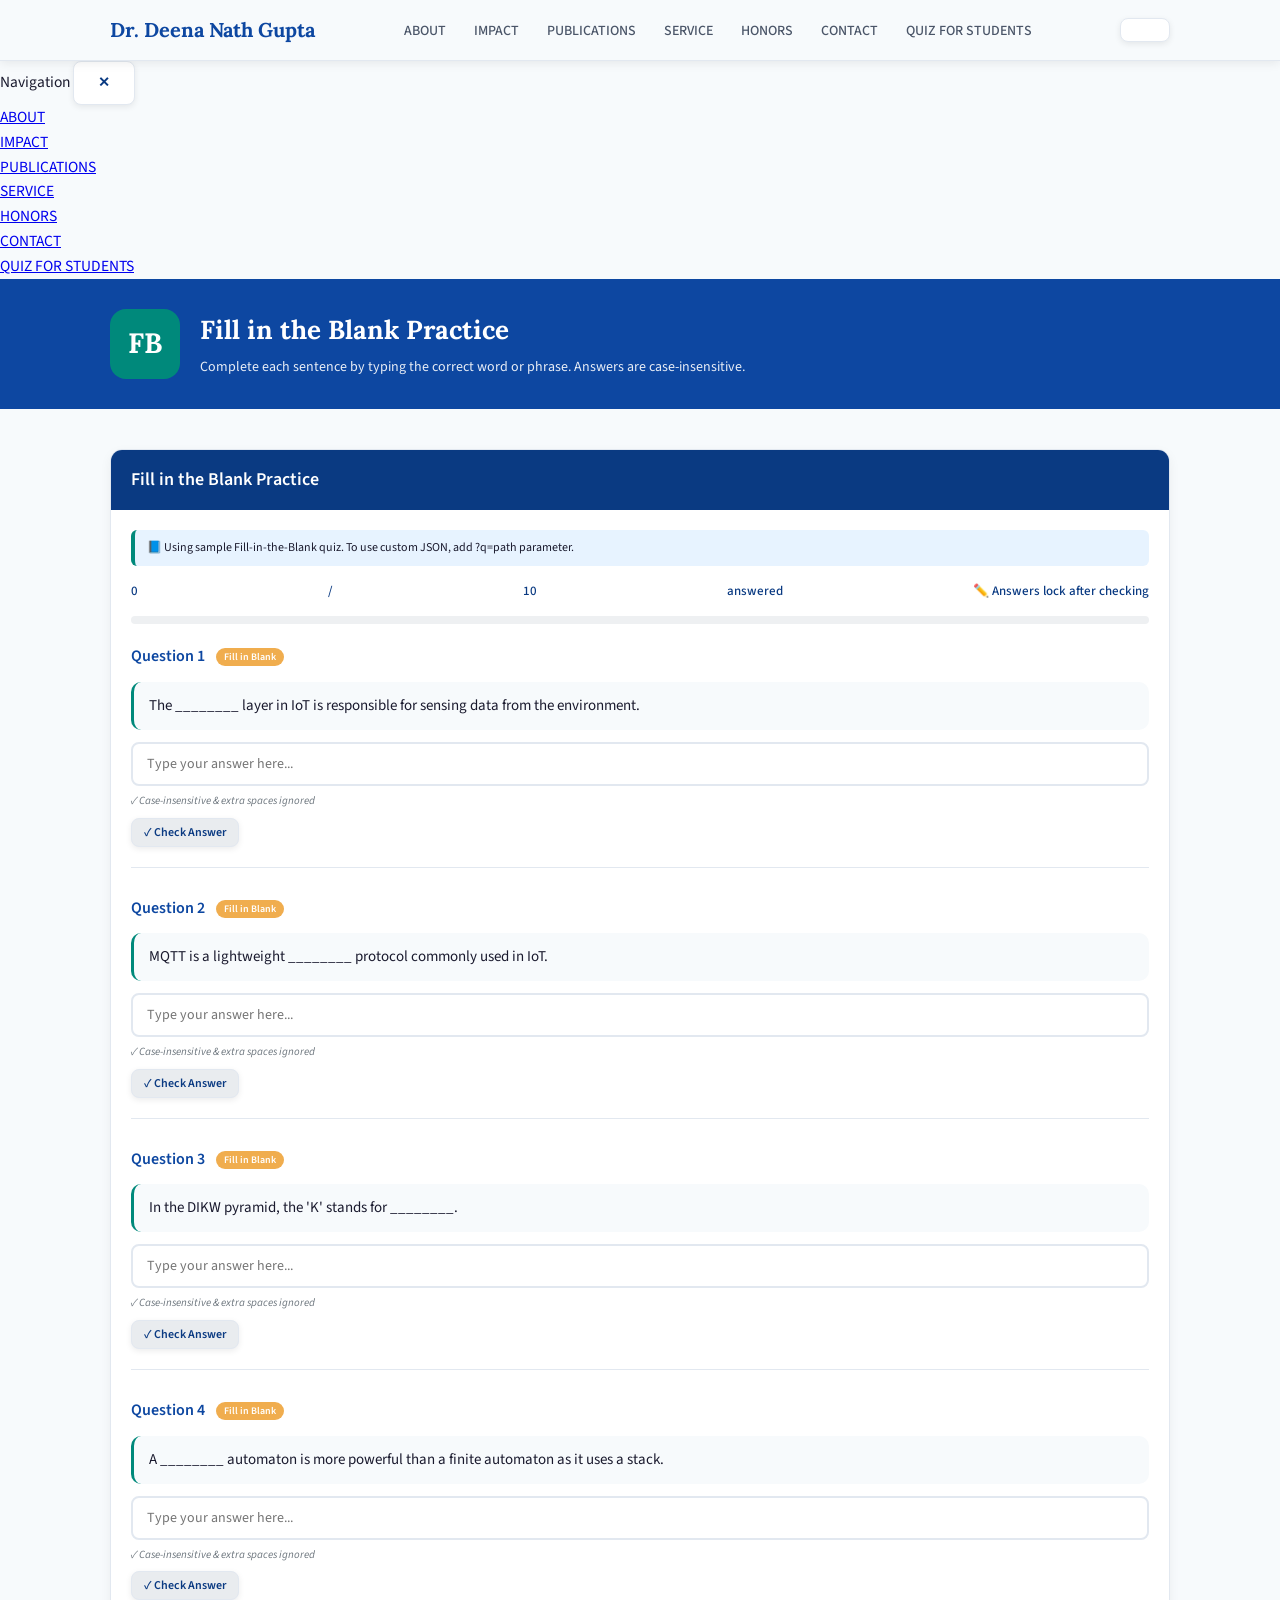
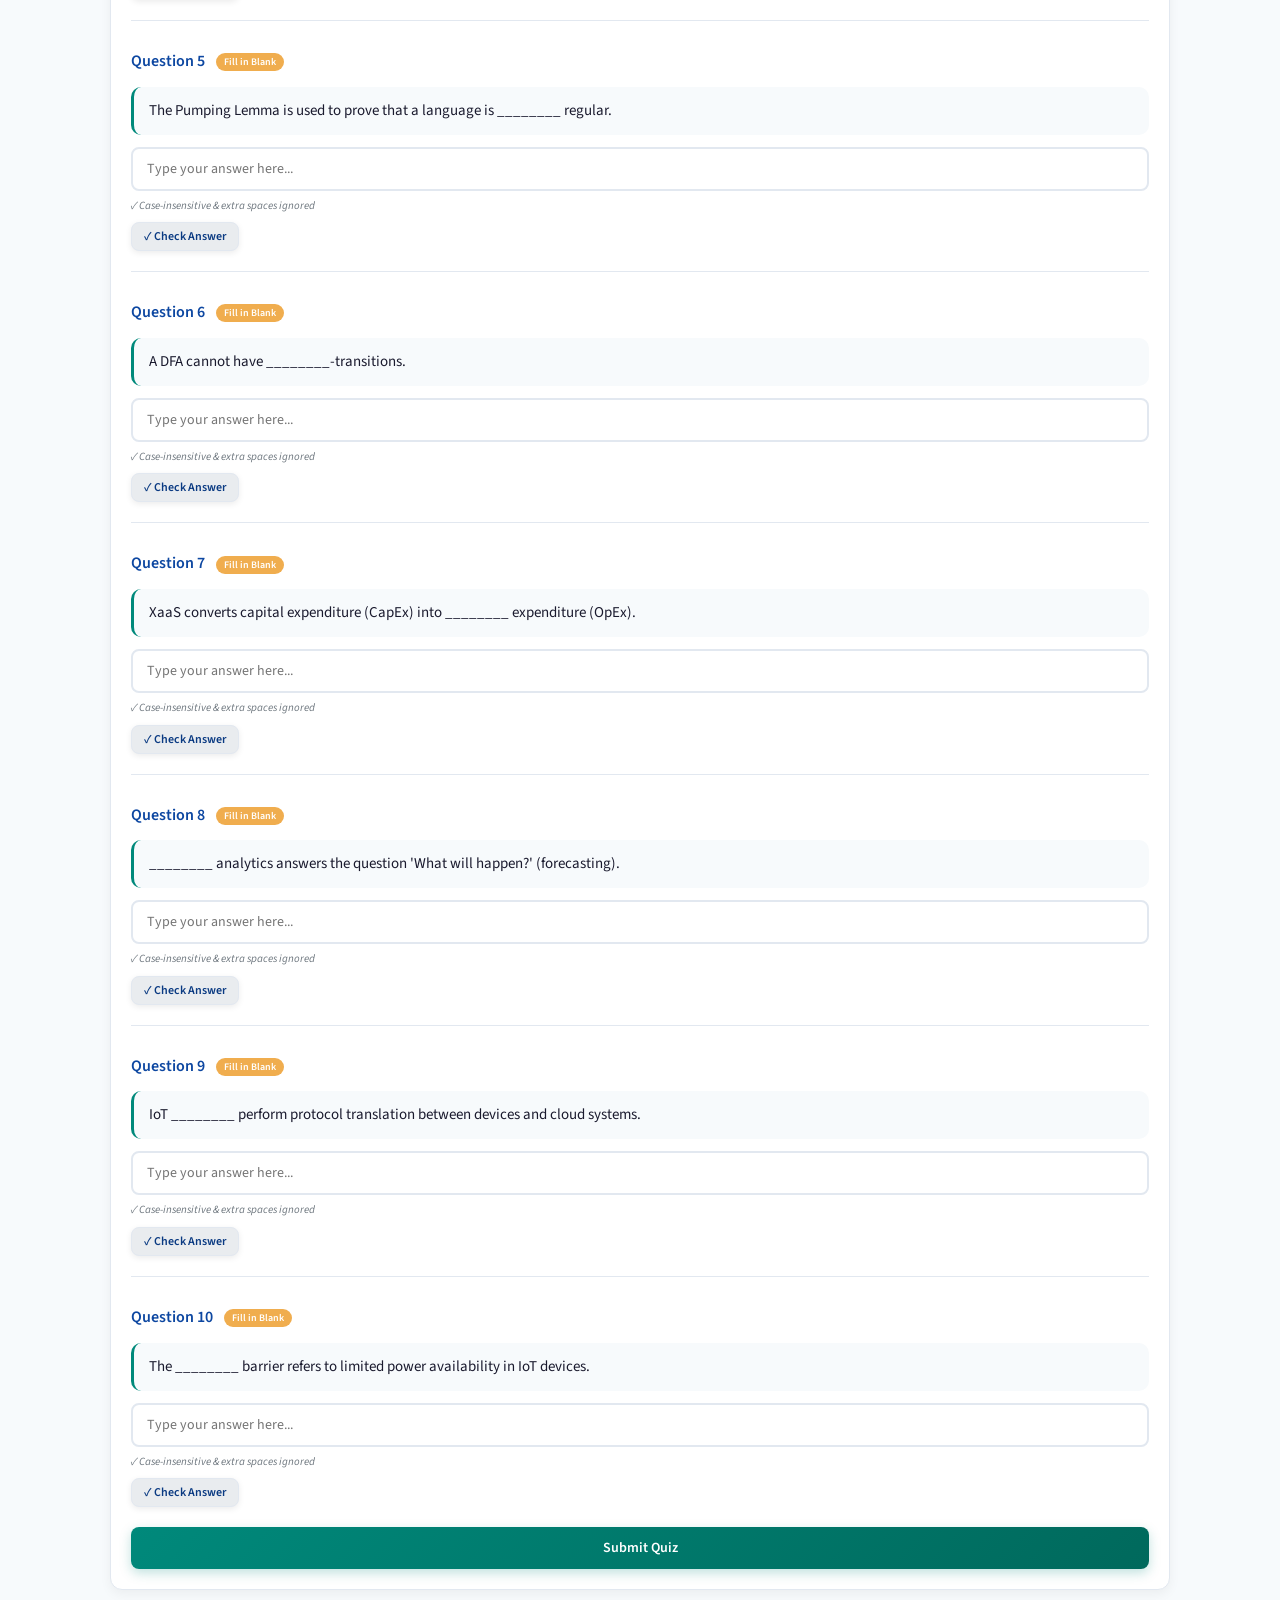
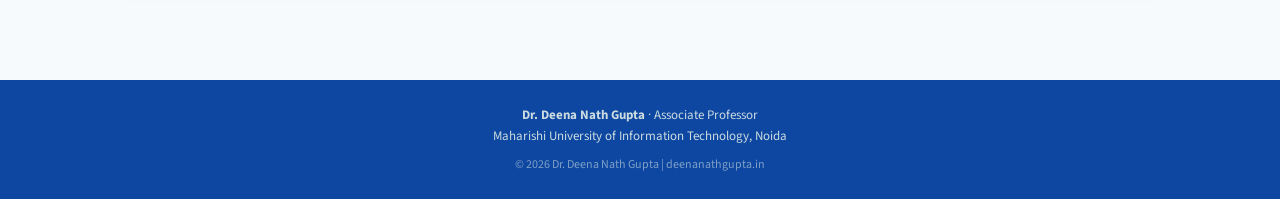
==== fbquiz.html @ 510fb122 "Committed" ====
<!DOCTYPE html>
<html lang="en">
<head>

<meta charset="UTF-8">
<meta name="viewport" content="width=device-width, initial-scale=1.0">
<meta name="description" content="Interactive Fill in the Blank quiz for practice and learning">
<meta name="keywords" content="fill in blank, quiz, practice quiz, interactive quiz, online quiz, educational quiz">
<meta name="author" content="Dr. Deena Nath Gupta">
<meta name="robots" content="index, follow">
<meta name="theme-color" content="#0b2b3b">
<link rel="canonical" href="https://www.deenanathgupta.in/fbquiz.html">
<link rel="icon" type="image/x-icon" href="https://www.deenanathgupta.in/favicon.ico">

<title>Fill in the Blank Quiz | Dr. Deena Nath Gupta</title>

<link href="https://fonts.googleapis.com/css2?family=Lora:wght@400;600;700&family=Source+Sans+3:wght@400;500;600&display=swap" rel="stylesheet">

<style>

:root{
--primary-dark:#0d47a1;
--primary-light:#1565c0;
--primary-mid:#0a3a82;
--primary-accent:#00897b;
--light-bg:#f7fafc;
--border-soft:#e2e8f0;
--navy:#0d47a1;
--ink:#1a1a2e;
--ink-muted:#4a5568;
--gold:#d4a852;
--success-green:#2e7d32;
--error-red:#dc3545;
--warning-orange:#f0ad4e;
}

*{
margin:0;
padding:0;
box-sizing:border-box;
}

body{
font-family:'Source Sans 3',sans-serif;
background:var(--light-bg);
color:var(--ink);
font-size:15.5px;
line-height:1.6;
}

.wrap{
max-width:1100px;
margin:auto;
padding:0 20px;
}

/* NAVBAR */
.nav{
background:rgba(247,250,252,0.96);
padding:14px 0;
position:sticky;
top:0;
z-index:100;
box-shadow:0 2px 10px rgba(0,0,0,0.08);
border-bottom:1px solid var(--border-soft);
backdrop-filter:blur(14px);
}

.nav-inner{
display:flex;
justify-content:space-between;
align-items:center;
max-width:1100px;
margin:auto;
padding:0 20px;
flex-wrap:wrap;
gap:12px;
}

.nav-brand{
color:var(--navy);
font-family:'Lora',serif;
font-size:20px;
font-weight:700;
text-decoration:none;
transition:opacity 0.2s;
}

.nav-brand:hover{
opacity:0.8;
}

.nav-links{
display:flex;
gap:28px;
list-style:none;
flex-wrap:wrap;
}

.nav-links a{
color:var(--ink-muted);
text-decoration:none;
font-weight:500;
font-size:14px;
transition:color 0.2s, border-bottom 0.2s;
border-bottom:2px solid transparent;
padding-bottom:2px;
}

.nav-links a:hover{
color:var(--navy);
border-bottom-color:var(--gold);
text-decoration:none;
}

/* HERO */
.hero{
background:var(--primary-dark);
color:white;
padding:30px 0;
}

.hero-grid{
display:flex;
align-items:center;
gap:20px;
flex-wrap:wrap;
}

.hero-monogram{
width:70px;
height:70px;
border-radius:16px;
background:var(--primary-accent);
display:flex;
align-items:center;
justify-content:center;
font-size:28px;
font-family:'Lora',serif;
font-weight:700;
}

.hero-name{
font-family:'Lora',serif;
font-size:26px;
font-weight:700;
margin-bottom:5px;
}

.hero-role{
opacity:.9;
font-size:14px;
}

/* QUIZ CARD */
.section{
padding:40px 0;
}

.quiz-card{
background:white;
border-radius:12px;
border:1px solid var(--border-soft);
overflow:hidden;
box-shadow:0 4px 12px rgba(0,0,0,0.05);
}

.quiz-header{
background:var(--primary-mid);
color:white;
padding:16px 20px;
font-weight:600;
font-size:18px;
}

.quiz-body{
padding:20px;
}

.question{
margin-bottom:28px;
padding-bottom:20px;
border-bottom:1px solid var(--border-soft);
}

.question:last-child{
border-bottom:none;
margin-bottom:0;
padding-bottom:0;
}

.question h3{
font-size:16px;
margin-bottom:12px;
font-weight:600;
color:var(--primary-dark);
}

.question-text{
background:#f7fafc;
padding:12px 15px;
border-radius:10px;
margin-bottom:12px;
font-size:15px;
border-left:3px solid var(--primary-accent);
}

.blank-input{
width:100%;
padding:10px 14px;
font-size:14px;
font-family:'Source Sans 3',monospace;
border:2px solid var(--border-soft);
border-radius:8px;
transition:all 0.2s;
background:white;
}

.blank-input:focus{
outline:none;
border-color:var(--primary-accent);
box-shadow:0 0 0 3px rgba(31,79,110,0.1);
}

.blank-input.disabled-input{
background:#f0f2f5;
color:#6c757d;
cursor:not-allowed;
border-color:#dee2e6;
}

/* FEEDBACK STYLES */
.feedback{
margin-top:12px;
padding:8px 12px;
border-radius:8px;
font-size:13px;
font-weight:500;
display:none;
}

.feedback.correct{
background:#dff9e6;
color:var(--success-green);
border-left:4px solid var(--success-green);
display:block;
}

.feedback.incorrect{
background:#ffe6e5;
color:var(--error-red);
border-left:4px solid var(--error-red);
display:block;
}

.feedback.show-feedback{
display:block;
}

/* BUTTONS */
.button-group{
display:flex;
gap:12px;
margin-top:20px;
flex-wrap:wrap;
}

button{
background:white;
border:1px solid var(--border-soft);
padding:11px 24px;
font-weight:600;
border-radius:8px;
cursor:pointer;
color:var(--primary-mid);
font-family:inherit;
font-size:14px;
transition:all 0.25s ease;
box-shadow:0 2px 6px rgba(0,0,0,0.08);
position:relative;
overflow:hidden;
}

button::before{
content:'';
position:absolute;
top:0;
left:-100%;
width:100%;
height:100%;
background:rgba(255,255,255,0.15);
transition:left 0.3s ease;
}

button:hover::before{
left:100%;
}

button:hover{
background:#eef4fa;
transform:translateY(-1px);
box-shadow:0 4px 12px rgba(13,71,161,0.15);
}

.submit-btn{
background:linear-gradient(135deg, var(--primary-accent) 0%, #00695c 100%);
color:white;
border:none;
flex:1;
box-shadow:0 4px 12px rgba(0,137,123,0.25);
}

.submit-btn:hover{
background:linear-gradient(135deg, #00695c 0%, #004d40 100%);
transform:translateY(-1px);
box-shadow:0 6px 16px rgba(0,137,123,0.35);
}

.reset-btn{
background:#f0f2f5;
border:1px solid var(--border-soft);
}

.check-btn{
background:#e9ecef;
border:1px solid var(--border-soft);
}

/* PROGRESS BAR */
.progress-bar{
background:#eef0f2;
border-radius:10px;
height:8px;
margin-bottom:20px;
overflow:hidden;
}

.progress-fill{
background:var(--primary-accent);
width:0%;
height:100%;
transition:width 0.3s ease;
}

.progress-stats{
display:flex;
justify-content:space-between;
margin-bottom:15px;
font-size:13px;
color:var(--primary-mid);
font-weight:500;
flex-wrap:wrap;
gap:8px;
}

.badge-fib{
background:var(--warning-orange);
color:white;
font-size:10px;
padding:2px 8px;
border-radius:20px;
margin-left:8px;
vertical-align:middle;
}

/* MODAL */
.modal-overlay{
position:fixed;
top:0;
left:0;
width:100%;
height:100%;
background:rgba(0,0,0,0.7);
backdrop-filter:blur(4px);
z-index:1000;
display:flex;
align-items:center;
justify-content:center;
visibility:hidden;
opacity:0;
transition:all 0.3s ease;
}

.modal-overlay.active{
visibility:visible;
opacity:1;
}

.modal-container{
background:white;
max-width:500px;
width:90%;
border-radius:16px;
overflow:hidden;
transform:scale(0.9);
transition:transform 0.2s ease;
}

.modal-overlay.active .modal-container{
transform:scale(1);
}

.modal-header{
background:var(--primary-dark);
color:white;
padding:18px 20px;
font-size:18px;
font-weight:700;
font-family:'Lora',serif;
}

.modal-body{
padding:25px;
text-align:center;
}

.modal-score{
font-size:48px;
font-weight:800;
color:var(--primary-accent);
margin:10px 0;
}

.modal-message{
margin:15px 0;
line-height:1.5;
}

.modal-footer{
padding:15px 20px 20px;
display:flex;
justify-content:center;
gap:12px;
}

.modal-btn{
background:var(--primary-accent);
color:white;
border:none;
padding:8px 24px;
}

.modal-btn:hover{
background:var(--primary-mid);
}

/* FOOTER */
.footer{
background:var(--primary-dark);
color:#cbdbe0;
text-align:center;
padding:25px 0;
margin-top:50px;
font-size:13px;
}

.footer a{
color:#cbdbe0;
text-decoration:none;
}

.footer a:hover{
color:white;
text-decoration:underline;
}

@media(max-width:700px){
.nav-links{
gap:14px;
font-size:13px;
}
.hero-grid{
flex-direction:column;
align-items:flex-start;
}
.button-group{
flex-direction:column;
}
.question-text{
font-size:14px;
}
}

/* Case-insensitive styling hint */
.case-insensitive-note{
font-size:11px;
color:#6c757d;
margin-top:6px;
font-style:italic;
}
</style>
<link rel="stylesheet" href="nav-mobile.css">

</head>

<body>

<!-- MODAL -->
<div id="resultModal" class="modal-overlay">
<div class="modal-container">
<div class="modal-header">📝 Fill in the Blank Result</div>
<div class="modal-body">
<div>Your Score</div>
<div class="modal-score" id="modalScore">0 / 0</div>
<div class="modal-message" id="modalMessage"></div>
</div>
<div class="modal-footer">
<button class="modal-btn" id="closeModalBtn">Close</button>
</div>
</div>
</div>

<!-- NAVBAR -->
<nav class="nav">
<div class="nav-inner">
<a href="https://www.deenanathgupta.in" class="nav-brand" target="_blank" rel="noopener noreferrer">
Dr. Deena Nath Gupta
</a>
<ul class="nav-links">
      <li><a href="index.html#about">ABOUT</a></li>
      <li><a href="index.html#impact">IMPACT</a></li>
      <li><a href="index.html#publications">PUBLICATIONS</a></li>
      <li><a href="index.html#service">SERVICE</a></li>
      <li><a href="index.html#honors">HONORS</a></li>
      <li><a href="index.html#contact">CONTACT</a></li>
      <li><a href="quizzes.html">QUIZ FOR STUDENTS</a></li>
</ul>
<button class="nav-hamburger" id="navHamburger" aria-label="Open navigation menu" aria-expanded="false" aria-controls="navSidebar">
  <span></span><span></span><span></span>
</button>
</div>
</nav>

<!-- Off-canvas sidebar -->
<div class="nav-sidebar" id="navSidebar" role="dialog" aria-modal="true" aria-label="Navigation" aria-hidden="true">
  <div class="nav-sidebar-header">
    <span class="nav-sidebar-title">Navigation</span>
    <button class="nav-sidebar-close" id="navSidebarClose" aria-label="Close navigation menu">&#10005;</button>
  </div>
  <nav>
    <ul>
      <li><a href="index.html#about">ABOUT</a></li>
      <li><a href="index.html#impact">IMPACT</a></li>
      <li><a href="index.html#publications">PUBLICATIONS</a></li>
      <li><a href="index.html#service">SERVICE</a></li>
      <li><a href="index.html#honors">HONORS</a></li>
      <li><a href="index.html#contact">CONTACT</a></li>
      <li><a href="quizzes.html">QUIZ FOR STUDENTS</a></li>
    </ul>
  </nav>
</div>
<div class="nav-overlay" id="navOverlay" aria-hidden="true"></div>
<header class="hero">
<div class="wrap">
<div class="hero-grid">
<div class="hero-monogram">FB</div>
<div>
<div class="hero-name">Fill in the Blank Quiz</div>
<div class="hero-role">Interactive Fill-in-the-Blank questions – Test your knowledge by typing answers</div>
</div>
</div>
</div>
</header>

<!-- QUIZ -->
<section class="section">
<div class="wrap">
<div class="quiz-card">
<div class="quiz-header" id="quizHeading">Fill in the Blank Quiz</div>
<div class="quiz-body">
<div class="progress-stats">
<span id="answeredCount">0</span> / <span id="totalQuestions">0</span> answered
<span id="lockedIndicator">✏️ Answers lock after checking</span>
</div>
<div class="progress-bar">
<div class="progress-fill" id="progressFill"></div>
</div>
<form id="quizForm"></form>
<div class="button-group">
<button type="button" id="submitQuiz" class="submit-btn">Submit Quiz</button>
</div>
</div>
</div>
</div>
</section>

<!-- FOOTER -->
<footer class="footer">
<div class="wrap">
<div>
<strong>Dr. Deena Nath Gupta</strong> · Associate Professor
</div>
<div>
Maharishi University of Information Technology, Noida
</div>
<div style="margin-top:8px;font-size:12px;opacity:.6;">
© 2026 Dr. Deena Nath Gupta | <a href="https://www.deenanathgupta.in" target="_blank" rel="noopener noreferrer">deenanathgupta.in</a>
</div>
</div>
</footer>

<script src="https://code.jquery.com/jquery-3.6.0.min.js"></script>
<script>
/* ------------------------------
   FILL IN THE BLANK QUIZ SYSTEM
   Supports case-insensitive matching, trim spaces
   --------------------------- */

$(document).ready(function() {
    function normalizeQuizPath(quizPath) {
        return quizPath
            .trim()
            .replace(/\\/g, '/')
            .replace(/^\/+/, '')
            .split('/')
            .map(part => part.replace(/-/g, '_'))
            .join('/');
    }

    // Demo quiz data for Fill in the Blank (IoT & ToC concepts)
    const demoQuizData = {
        title: "Fill in the Blank | IoT & Theory of Computation",
        heading: "Fill in the Blank Practice",
        description: "Complete each sentence by typing the correct word or phrase. Answers are case-insensitive.",
        questions: [
            { question: "The ________ layer in IoT is responsible for sensing data from the environment.", correctAnswer: "perception", hint: "Also called device layer" },
            { question: "MQTT is a lightweight ________ protocol commonly used in IoT.", correctAnswer: "messaging", hint: "Publish-subscribe model" },
            { question: "In the DIKW pyramid, the 'K' stands for ________.", correctAnswer: "knowledge", hint: "After information" },
            { question: "A ________ automaton is more powerful than a finite automaton as it uses a stack.", correctAnswer: "pushdown", hint: "PDA" },
            { question: "The Pumping Lemma is used to prove that a language is ________ regular.", correctAnswer: "not", hint: "It disproves regularity" },
            { question: "A DFA cannot have ________-transitions.", correctAnswer: "epsilon", hint: "Greek letter ε" },
            { question: "XaaS converts capital expenditure (CapEx) into ________ expenditure (OpEx).", correctAnswer: "operational", hint: "Opposite of capital" },
            { question: "________ analytics answers the question 'What will happen?' (forecasting).", correctAnswer: "predictive", hint: "Predicts future events" },
            { question: "IoT ________ perform protocol translation between devices and cloud systems.", correctAnswer: "gateways", hint: "Bridge between networks" },
            { question: "The ________ barrier refers to limited power availability in IoT devices.", correctAnswer: "battery", hint: "Energy limitation" }
        ]
    };

    let quizData = null;
    let userAnswers = [];
    let questionLocked = [];
    let questionStatus = []; // true=correct, false=incorrect, null=not checked
    let totalQuestions = 0;

    const quizForm = document.getElementById('quizForm');
    const submitBtn = document.getElementById('submitQuiz');
    const modalOverlay = document.getElementById('resultModal');
    const modalScoreSpan = document.getElementById('modalScore');
    const modalMessageDiv = document.getElementById('modalMessage');
    const closeModalBtn = document.getElementById('closeModalBtn');
    const answeredCountSpan = document.getElementById('answeredCount');
    const progressFill = document.getElementById('progressFill');
    const totalQuestionsSpan = document.getElementById('totalQuestions');

    // Try to load external JSON first, fallback to demo
    function loadQuizData() {
        const urlParams = new URLSearchParams(window.location.search);
        let quizPath = urlParams.get('q');
        
        if (quizPath && quizPath.trim() !== '') {
            const baseUrl = 'https://raw.githubusercontent.com/uc-dgt/ProfileDrDNG/refs/heads/main/quiz';
            const jsonUrl = `${baseUrl}/${normalizeQuizPath(quizPath)}.json`;
            
            $.getJSON(jsonUrl, function(data) {
                if (data && data.questions && data.questions.length > 0) {
                    // Validate that questions have correctAnswer field
                    let valid = true;
                    for (let q of data.questions) {
                        if (!q.correctAnswer && !q.answer) {
                            valid = false;
                            break;
                        }
                        // Normalize: ensure correctAnswer field exists
                        if (!q.correctAnswer && q.answer) q.correctAnswer = q.answer;
                    }
                    if (valid) {
                        quizData = data;
                        updateMetadataFromJson(quizData);
                        initQuiz();
                        return;
                    }
                }
                useDemoData();
            }).fail(function() {
                useDemoData();
            });
        } else {
            useDemoData();
        }
    }

    function useDemoData() {
        quizData = demoQuizData;
        updateMetadataFromJson(quizData);
        initQuiz();
        // Show demo note
        const note = document.createElement('div');
        note.style.cssText = 'background:#e7f3ff;border-left:4px solid var(--primary-accent);padding:8px 12px;margin-bottom:15px;border-radius:6px;font-size:12px;';
        note.innerHTML = '📘 Using sample Fill-in-the-Blank quiz. To use custom JSON, add ?q=path parameter.';
        const quizBody = document.querySelector('.quiz-body');
        if (quizBody && !quizBody.querySelector('.demo-note-fib')) {
            note.classList.add('demo-note-fib');
            quizBody.insertBefore(note, quizBody.firstChild);
        }
    }

    function updateMetadataFromJson(data) {
        if (data.title) document.title = data.title + ' | Dr. Deena Nath Gupta';
        if (data.heading) {
            document.getElementById('quizHeading').textContent = data.heading;
            document.querySelector('.hero-name').textContent = data.heading;
        }
        if (data.description) {
            document.querySelector('.hero-role').innerHTML = data.description;
            const metaDesc = document.querySelector('meta[name="description"]');
            if (metaDesc) metaDesc.setAttribute('content', data.description);
        }
    }

    function escapeHtml(str) {
        if (!str) return '';
        return str.replace(/[&<>]/g, function(m) {
            if (m === '&') return '&amp;';
            if (m === '<') return '&lt;';
            if (m === '>') return '&gt;';
            return m;
        });
    }

    function normalizeAnswer(str) {
        if (!str) return '';
        return str.trim().toLowerCase().replace(/[^\w\s]/g, ''); // basic punctuation removal
    }

    function checkAnswer(userAns, correctAns) {
        const normalizedUser = normalizeAnswer(userAns);
        const normalizedCorrect = normalizeAnswer(correctAns);
        return normalizedUser === normalizedCorrect;
    }

    function updateProgress() {
        const answered = userAnswers.filter((ans, idx) => ans !== null && ans.trim() !== '' && questionLocked[idx]).length;
        answeredCountSpan.textContent = answered;
        const percent = (answered / totalQuestions) * 100;
        progressFill.style.width = percent + '%';
    }

    // Update only the feedback section for a specific question
    function updateQuestionFeedback(idx) {
        const questionDiv = document.querySelector(`.question[data-qidx="${idx}"]`);
        if (!questionDiv) return;
        
        const q = quizData.questions[idx];
        const userVal = userAnswers[idx] !== null ? userAnswers[idx] : '';
        const locked = questionLocked[idx];
        const isCorrect = questionStatus[idx];
        
        let feedbackHtml = '';
        if (locked && isCorrect !== null) {
            if (isCorrect === true) {
                feedbackHtml = `<div class="feedback correct">✅ Correct! "${escapeHtml(q.correctAnswer)}" is right. ${q.hint ? `<br><small>📘 Hint: ${escapeHtml(q.hint)}</small>` : ''}</div>`;
            } else {
                feedbackHtml = `<div class="feedback incorrect">❌ Incorrect. Your answer: "${escapeHtml(userVal)}". Correct answer: "${escapeHtml(q.correctAnswer)}". ${q.hint ? `<br><small>📘 Hint: ${escapeHtml(q.hint)}</small>` : ''}</div>`;
            }
        } else if (!locked && userVal && userVal.trim() !== '') {
            feedbackHtml = `<div class="feedback show-feedback" style="background:#fff3cd;color:#856404;border-left-color:var(--warning-orange);">✏️ Click "Check Answer" to verify your answer.</div>`;
        } else {
            feedbackHtml = '';
        }
        
        // Update or create feedback element
        let feedbackDiv = questionDiv.querySelector('.feedback');
        if (feedbackDiv) {
            if (feedbackHtml) {
                feedbackDiv.outerHTML = feedbackHtml;
            } else if (feedbackHtml === '') {
                feedbackDiv.remove();
            }
        } else if (feedbackHtml) {
            const caseNote = questionDiv.querySelector('.case-insensitive-note');
            if (caseNote) {
                caseNote.insertAdjacentHTML('afterend', feedbackHtml);
            } else {
                questionDiv.insertAdjacentHTML('beforeend', feedbackHtml);
            }
        }
        
        // Update input field value if needed
        const inputField = document.getElementById(`input_${idx}`);
        if (inputField && inputField.value !== userVal) {
            inputField.value = userVal;
        }
        
        // Update check button visibility
        const checkBtn = questionDiv.querySelector('.check-single-btn');
        if (checkBtn && locked) {
            checkBtn.remove();
        } else if (!checkBtn && !locked) {
            const checkButtonHtml = `<button type="button" class="check-single-btn" data-idx="${idx}" style="margin-top:8px;background:#e9ecef;font-size:12px;padding:5px 12px;">✓ Check Answer</button>`;
            const caseNote = questionDiv.querySelector('.case-insensitive-note');
            if (caseNote) {
                caseNote.insertAdjacentHTML('afterend', checkButtonHtml);
            } else {
                questionDiv.insertAdjacentHTML('beforeend', checkButtonHtml);
            }
            // Attach event listener to the new button
            const newCheckBtn = questionDiv.querySelector('.check-single-btn');
            if (newCheckBtn) {
                newCheckBtn.addEventListener('click', (e) => {
                    e.preventDefault();
                    checkSingleQuestion(idx);
                });
            }
        }
    }

    function renderQuiz() {
        let html = '';
        for (let i = 0; i < totalQuestions; i++) {
            const q = quizData.questions[i];
            const questionText = q.question;
            const userVal = userAnswers[i] !== null ? userAnswers[i] : '';
            const locked = questionLocked[i];
            
            const inputDisabled = locked ? 'disabled' : '';
            const inputClass = locked ? 'blank-input disabled-input' : 'blank-input';
            
            html += `
                <div class="question" data-qidx="${i}">
                    <h3>Question ${i+1} <span class="badge-fib">Fill in Blank</span></h3>
                    <div class="question-text">${escapeHtml(questionText)}</div>
                    <input type="text" id="input_${i}" class="${inputClass}" value="${escapeHtml(userVal)}" placeholder="Type your answer here..." ${inputDisabled}>
                    <div class="case-insensitive-note">✓ Case-insensitive & extra spaces ignored</div>
                </div>
            `;
        }
        
        quizForm.innerHTML = html;
        
        // Attach event listeners and add feedback/buttons
        for (let i = 0; i < totalQuestions; i++) {
            const inputField = document.getElementById(`input_${i}`);
            if (inputField) {
                // Store index on input field
                inputField.dataset.idx = i;
                
                // Input event - update userAnswers without re-rendering
                inputField.addEventListener('input', function(e) {
                    const idx = parseInt(e.target.dataset.idx);
                    if (!questionLocked[idx]) {
                        userAnswers[idx] = e.target.value;
                        updateQuestionFeedback(idx);
                        updateProgress();
                    }
                });
                
                // Keypress for Enter key
                inputField.addEventListener('keypress', function(e) {
                    if (e.key === 'Enter') {
                        const idx = parseInt(e.target.dataset.idx);
                        if (!questionLocked[idx]) {
                            e.preventDefault();
                            checkSingleQuestion(idx);
                        }
                    }
                });
            }
            
            // Add check button for unlocked questions
            if (!questionLocked[i]) {
                const checkButtonHtml = `<button type="button" class="check-single-btn" data-idx="${i}" style="margin-top:8px;background:#e9ecef;font-size:12px;padding:5px 12px;">✓ Check Answer</button>`;
                const questionDiv = document.querySelector(`.question[data-qidx="${i}"]`);
                if (questionDiv) {
                    const caseNote = questionDiv.querySelector('.case-insensitive-note');
                    if (caseNote) {
                        caseNote.insertAdjacentHTML('afterend', checkButtonHtml);
                    } else {
                        questionDiv.insertAdjacentHTML('beforeend', checkButtonHtml);
                    }
                    
                    const checkBtn = questionDiv.querySelector('.check-single-btn');
                    if (checkBtn) {
                        checkBtn.addEventListener('click', (e) => {
                            e.preventDefault();
                            const idx = parseInt(e.target.dataset.idx);
                            checkSingleQuestion(idx);
                        });
                    }
                }
            }
            
            // Add initial feedback
            updateQuestionFeedback(i);
        }
        
        updateProgress();
    }
    
    function checkSingleQuestion(idx) {
        if (questionLocked[idx]) return;
        const userAns = userAnswers[idx];
        if (!userAns || userAns.trim() === '') {
            alert('Please type an answer before checking.');
            return;
        }
        const correctAns = quizData.questions[idx].correctAnswer;
        const isAnsCorrect = checkAnswer(userAns, correctAns);
        questionStatus[idx] = isAnsCorrect;
        questionLocked[idx] = true;
        
        // Disable input field
        const inputField = document.getElementById(`input_${idx}`);
        if (inputField) {
            inputField.disabled = true;
            inputField.classList.add('disabled-input');
        }
        
        // Remove check button
        const checkBtn = document.querySelector(`.check-single-btn[data-idx="${idx}"]`);
        if (checkBtn) checkBtn.remove();
        
        // Update feedback
        updateQuestionFeedback(idx);
        updateProgress();
    }
    
    function checkAllUnlockedAndSubmit() {
        let anyUnchecked = false;
        for (let i = 0; i < totalQuestions; i++) {
            if (!questionLocked[i]) {
                const userAns = userAnswers[i];
                if (userAns && userAns.trim() !== '') {
                    // Auto-check this question
                    const correctAns = quizData.questions[i].correctAnswer;
                    const isCorrect = checkAnswer(userAns, correctAns);
                    questionStatus[i] = isCorrect;
                    questionLocked[i] = true;
                    
                    // Disable input field
                    const inputField = document.getElementById(`input_${i}`);
                    if (inputField) {
                        inputField.disabled = true;
                        inputField.classList.add('disabled-input');
                    }
                    
                    // Remove check button
                    const checkBtn = document.querySelector(`.check-single-btn[data-idx="${i}"]`);
                    if (checkBtn) checkBtn.remove();
                    
                    // Update feedback
                    updateQuestionFeedback(i);
                } else {
                    anyUnchecked = true;
                }
            }
        }
        
        updateProgress();
        
        if (anyUnchecked) {
            alert('Some questions are unanswered. Please answer all questions before submitting.');
            return;
        }
        
        submitQuiz();
    }
    
    function submitQuiz() {
        let correctCount = 0;
        let answeredCount = 0;
        
        for (let i = 0; i < totalQuestions; i++) {
            if (questionLocked[i]) {
                answeredCount++;
                if (questionStatus[i] === true) correctCount++;
            }
        }
        
        const total = totalQuestions;
        const percent = Math.round((correctCount / total) * 100);
        
        let message = '';
        if (correctCount === total) {
            message = '🏆 Perfect! Master of Fill in the Blanks! 🏆<br>All answers are correct!';
        } else if (correctCount >= Math.round(total * 0.8)) {
            message = `🎉 Excellent! ${correctCount}/${total} (${percent}%)<br>Strong vocabulary and understanding!`;
        } else if (correctCount >= Math.round(total * 0.6)) {
            message = `📘 Good effort! ${correctCount}/${total} (${percent}%)<br>Review the hints to improve.`;
        } else if (correctCount >= Math.round(total * 0.4)) {
            message = `📚 Score: ${correctCount}/${total} (${percent}%)<br>Keep practicing fill-in-the-blank exercises.`;
        } else {
            message = `📖 Score: ${correctCount}/${total} (${percent}%)<br>Consider revisiting the study materials.`;
        }
        
        const unanswered = total - answeredCount;
        if (unanswered > 0) {
            message += `<br><br>⚠️ ${unanswered} question(s) still unanswered. Please fill all blanks and check them.`;
        } else {
            message += `<br><br>✅ All questions answered and checked! Great job!`;
        }
        
        modalScoreSpan.textContent = `${correctCount} / ${total}`;
        modalMessageDiv.innerHTML = message;
        modalOverlay.classList.add('active');
    }
    
    function closeModal() {
        modalOverlay.classList.remove('active');
    }
    
    function initQuiz() {
        if (!quizData || !quizData.questions) return;
        totalQuestions = quizData.questions.length;
        totalQuestionsSpan.textContent = totalQuestions;
        
        // Initialize arrays
        userAnswers = new Array(totalQuestions).fill(null);
        questionLocked = new Array(totalQuestions).fill(false);
        questionStatus = new Array(totalQuestions).fill(null);
        
        // Ensure each question has correctAnswer field
        for (let i = 0; i < totalQuestions; i++) {
            if (!quizData.questions[i].correctAnswer && quizData.questions[i].answer) {
                quizData.questions[i].correctAnswer = quizData.questions[i].answer;
            }
        }
        
        renderQuiz();
        
        // Replace submit button to avoid duplicate event listeners
        const newSubmitBtn = document.getElementById('submitQuiz');
        const oldClone = newSubmitBtn.cloneNode(true);
        newSubmitBtn.parentNode.replaceChild(oldClone, newSubmitBtn);
        const freshSubmitBtn = document.getElementById('submitQuiz');
        freshSubmitBtn.addEventListener('click', checkAllUnlockedAndSubmit);
    }
    
    // Event listeners for modal
    closeModalBtn.addEventListener('click', closeModal);
    modalOverlay.addEventListener('click', (e) => {
        if (e.target === modalOverlay) closeModal();
    });
    
    // Start loading
    loadQuizData();
});
</script>
<script src="nav-mobile.js"></script>

</body>
</html>
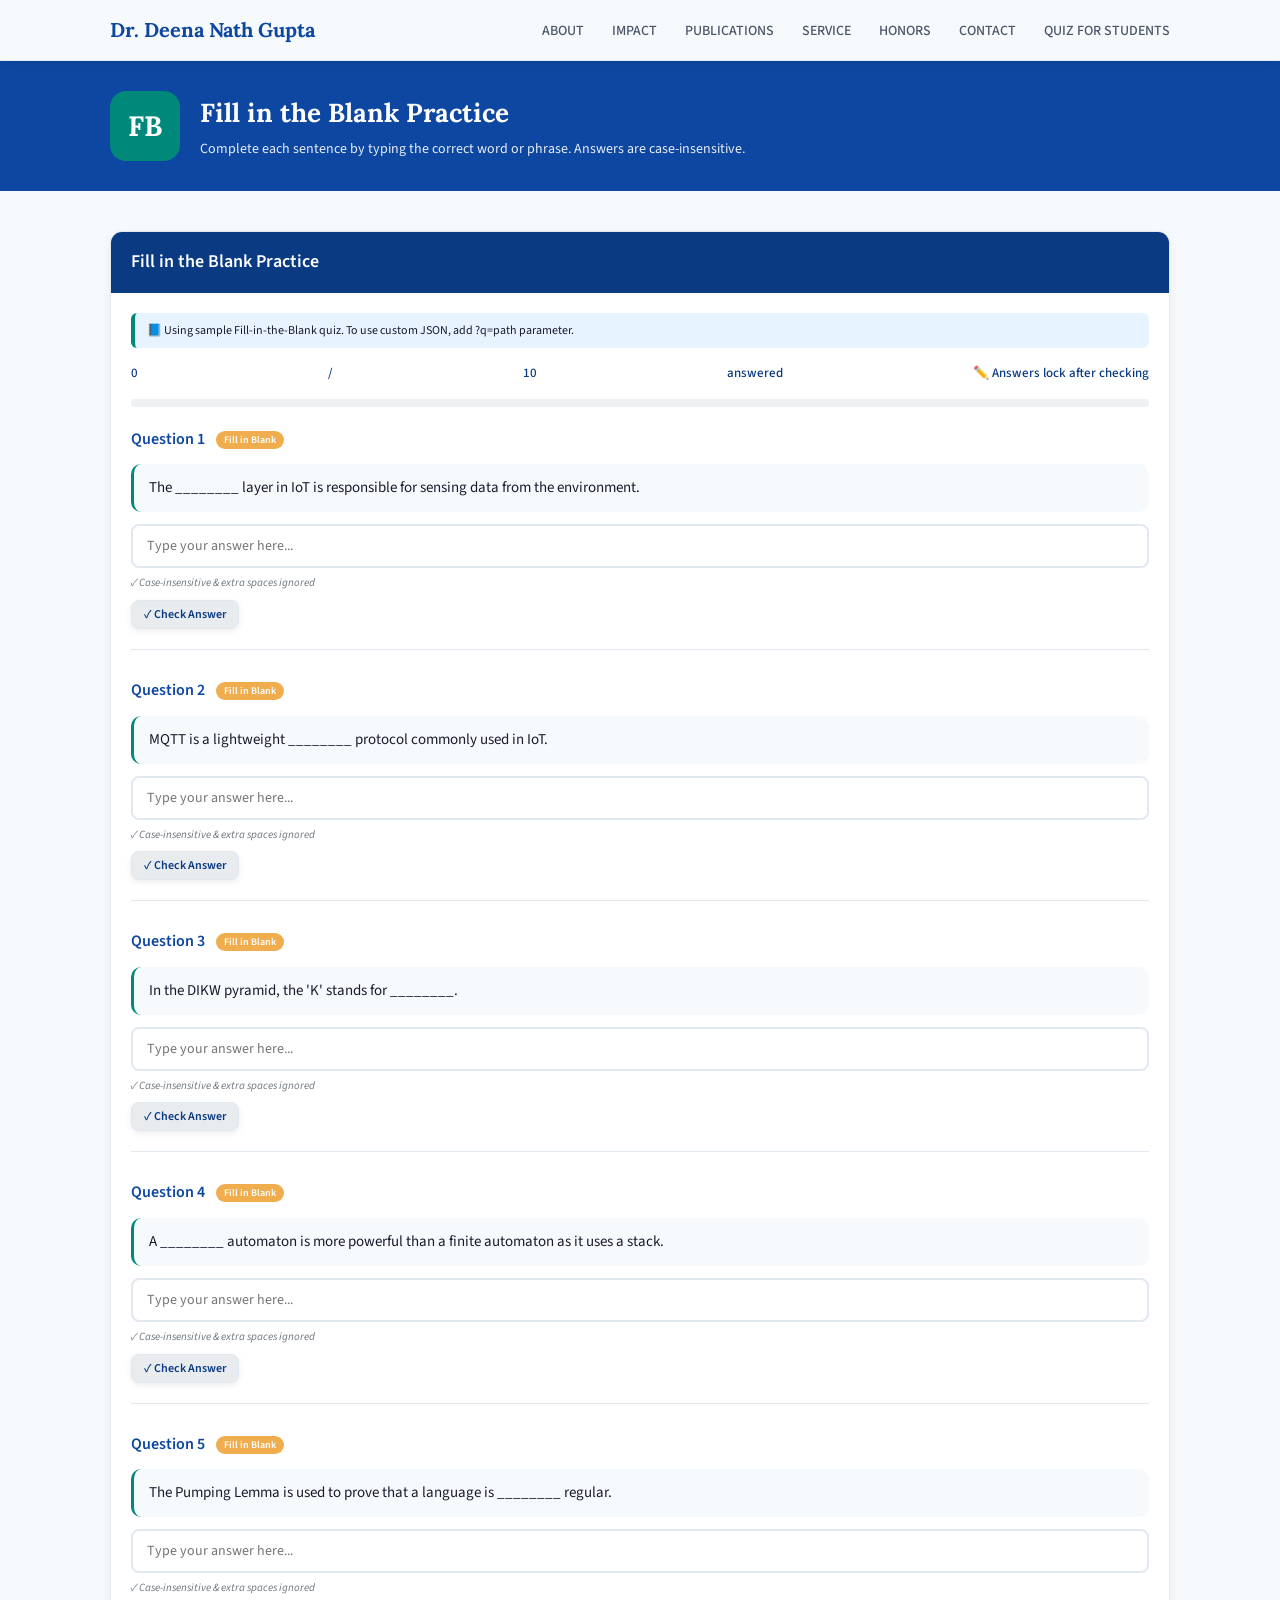
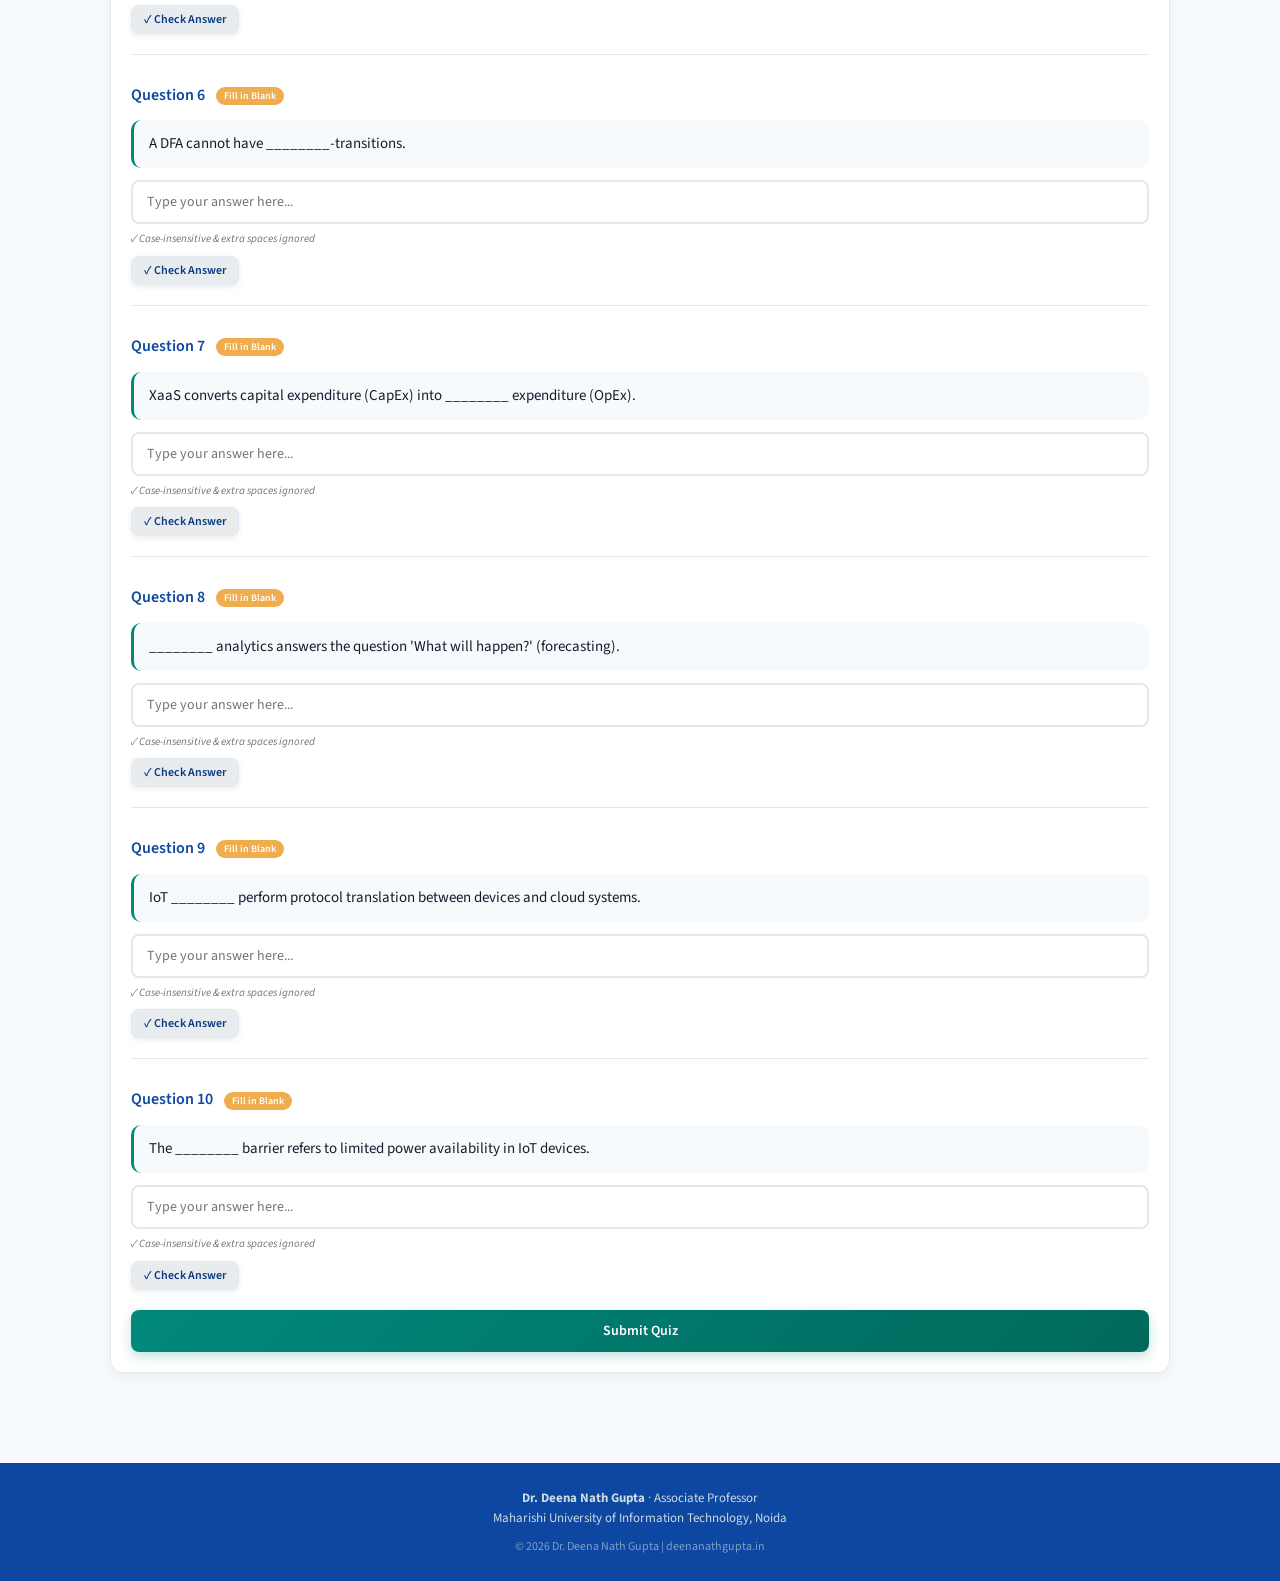
==== commit eb78e52b: "SITEMAP" ====
--- a/fbquiz.html
+++ b/fbquiz.html
@@ -4,8 +4,8 @@
 
 <meta charset="UTF-8">
 <meta name="viewport" content="width=device-width, initial-scale=1.0">
-<meta name="description" content="Interactive Fill in the Blank quiz for practice and learning">
-<meta name="keywords" content="fill in blank, quiz, practice quiz, interactive quiz, online quiz, educational quiz">
+<meta name="description" content="Interactive Fill in the Blanks quiz page for Theory of Computation and IoT with answer checking, instant score, and concept-focused practice.">
+<meta name="keywords" content="fill in the blanks quiz, blank quiz questions, theory of computation fill in blanks, iot fill in blanks, computer science practice quiz">
 <meta name="author" content="Dr. Deena Nath Gupta">
 <meta name="robots" content="index, follow">
 <meta name="theme-color" content="#0b2b3b">
--- a/nav-mobile.css
+++ b/nav-mobile.css
@@ -0,0 +1,154 @@
+/* ── Shared Mobile Nav: Hamburger + Off-Canvas Side Drawer ── */
+
+/* Force nav-links visible above 768px (overrides any page-level hide at 900px) */
+@media (min-width: 769px) {
+  .nav-links { display: flex !important; }
+}
+
+/* ─── Hamburger Button ───────────────────────────────────── */
+.nav-hamburger {
+  display: none;
+  flex-direction: column;
+  justify-content: space-between;
+  width: 30px;
+  height: 21px;
+  background: none;
+  border: none;
+  cursor: pointer;
+  padding: 0;
+  flex-shrink: 0;
+  color: inherit;
+  margin-left: auto;
+}
+.nav-hamburger:focus-visible {
+  outline: 2px solid currentColor;
+  outline-offset: 4px;
+  border-radius: 3px;
+}
+.nav-hamburger span {
+  display: block;
+  height: 3px;
+  border-radius: 2px;
+  background: currentColor;
+  transition: transform 0.25s ease, opacity 0.2s ease;
+  transform-origin: center;
+}
+.nav-hamburger[aria-expanded="true"] span:nth-child(1) {
+  transform: translateY(9px) rotate(45deg);
+}
+.nav-hamburger[aria-expanded="true"] span:nth-child(2) {
+  opacity: 0;
+}
+.nav-hamburger[aria-expanded="true"] span:nth-child(3) {
+  transform: translateY(-9px) rotate(-45deg);
+}
+
+/* ─── Backdrop Overlay ───────────────────────────────────── */
+.nav-overlay {
+  display: none;
+  position: fixed;
+  inset: 0;
+  background: rgba(0, 0, 0, 0.48);
+  z-index: 299;
+  cursor: pointer;
+}
+.nav-overlay.open {
+  display: block;
+}
+
+/* ─── Side Drawer ────────────────────────────────────────── */
+.nav-sidebar {
+  position: fixed;
+  top: 0;
+  right: 0;
+  width: 280px;
+  max-width: 85vw;
+  height: 100%;
+  height: 100dvh;
+  background: #0d47a1;
+  z-index: 300;
+  transform: translateX(100%);
+  transition: transform 0.3s cubic-bezier(0.4, 0, 0.2, 1);
+  display: flex;
+  flex-direction: column;
+  overflow-y: auto;
+  -webkit-overflow-scrolling: touch;
+}
+.nav-sidebar.open {
+  transform: translateX(0);
+}
+
+.nav-sidebar-header {
+  display: flex;
+  align-items: center;
+  justify-content: space-between;
+  padding: 1rem 1.25rem;
+  border-bottom: 1px solid rgba(255, 255, 255, 0.12);
+  flex-shrink: 0;
+}
+.nav-sidebar-title {
+  color: rgba(255, 255, 255, 0.6);
+  font-weight: 700;
+  font-size: 0.75rem;
+  letter-spacing: 0.12em;
+  text-transform: uppercase;
+}
+.nav-sidebar-close {
+  background: none;
+  border: none;
+  cursor: pointer;
+  color: rgba(255, 255, 255, 0.75);
+  width: 32px;
+  height: 32px;
+  display: flex;
+  align-items: center;
+  justify-content: center;
+  border-radius: 6px;
+  font-size: 1.4rem;
+  line-height: 1;
+  padding: 0;
+  transition: color 0.2s, background 0.2s;
+}
+.nav-sidebar-close:hover,
+.nav-sidebar-close:focus-visible {
+  color: white;
+  background: rgba(255, 255, 255, 0.12);
+  outline: none;
+}
+
+.nav-sidebar nav ul {
+  list-style: none;
+  padding: 0.75rem 0;
+  margin: 0;
+}
+.nav-sidebar nav ul li a {
+  display: block;
+  padding: 0.9rem 1.5rem;
+  color: rgba(255, 255, 255, 0.78);
+  text-decoration: none;
+  font-size: 0.88rem;
+  font-weight: 600;
+  letter-spacing: 0.06em;
+  text-transform: uppercase;
+  border-left: 3px solid transparent;
+  transition: color 0.2s, border-color 0.2s, background 0.2s, padding-left 0.2s;
+}
+.nav-sidebar nav ul li a:hover,
+.nav-sidebar nav ul li a:focus-visible {
+  color: white;
+  border-left-color: #d4a852;
+  background: rgba(255, 255, 255, 0.08);
+  padding-left: 1.8rem;
+  outline: none;
+}
+
+/* ─── Breakpoints ────────────────────────────────────────── */
+@media (max-width: 768px) {
+  .nav-hamburger { display: flex; }
+  .nav-links { display: none !important; }
+}
+
+@media (max-width: 576px) {
+  .nav-sidebar { width: 100%; max-width: 100vw; }
+  .nav-sidebar nav ul li a { font-size: 0.92rem; padding: 0.95rem 1.25rem; }
+}
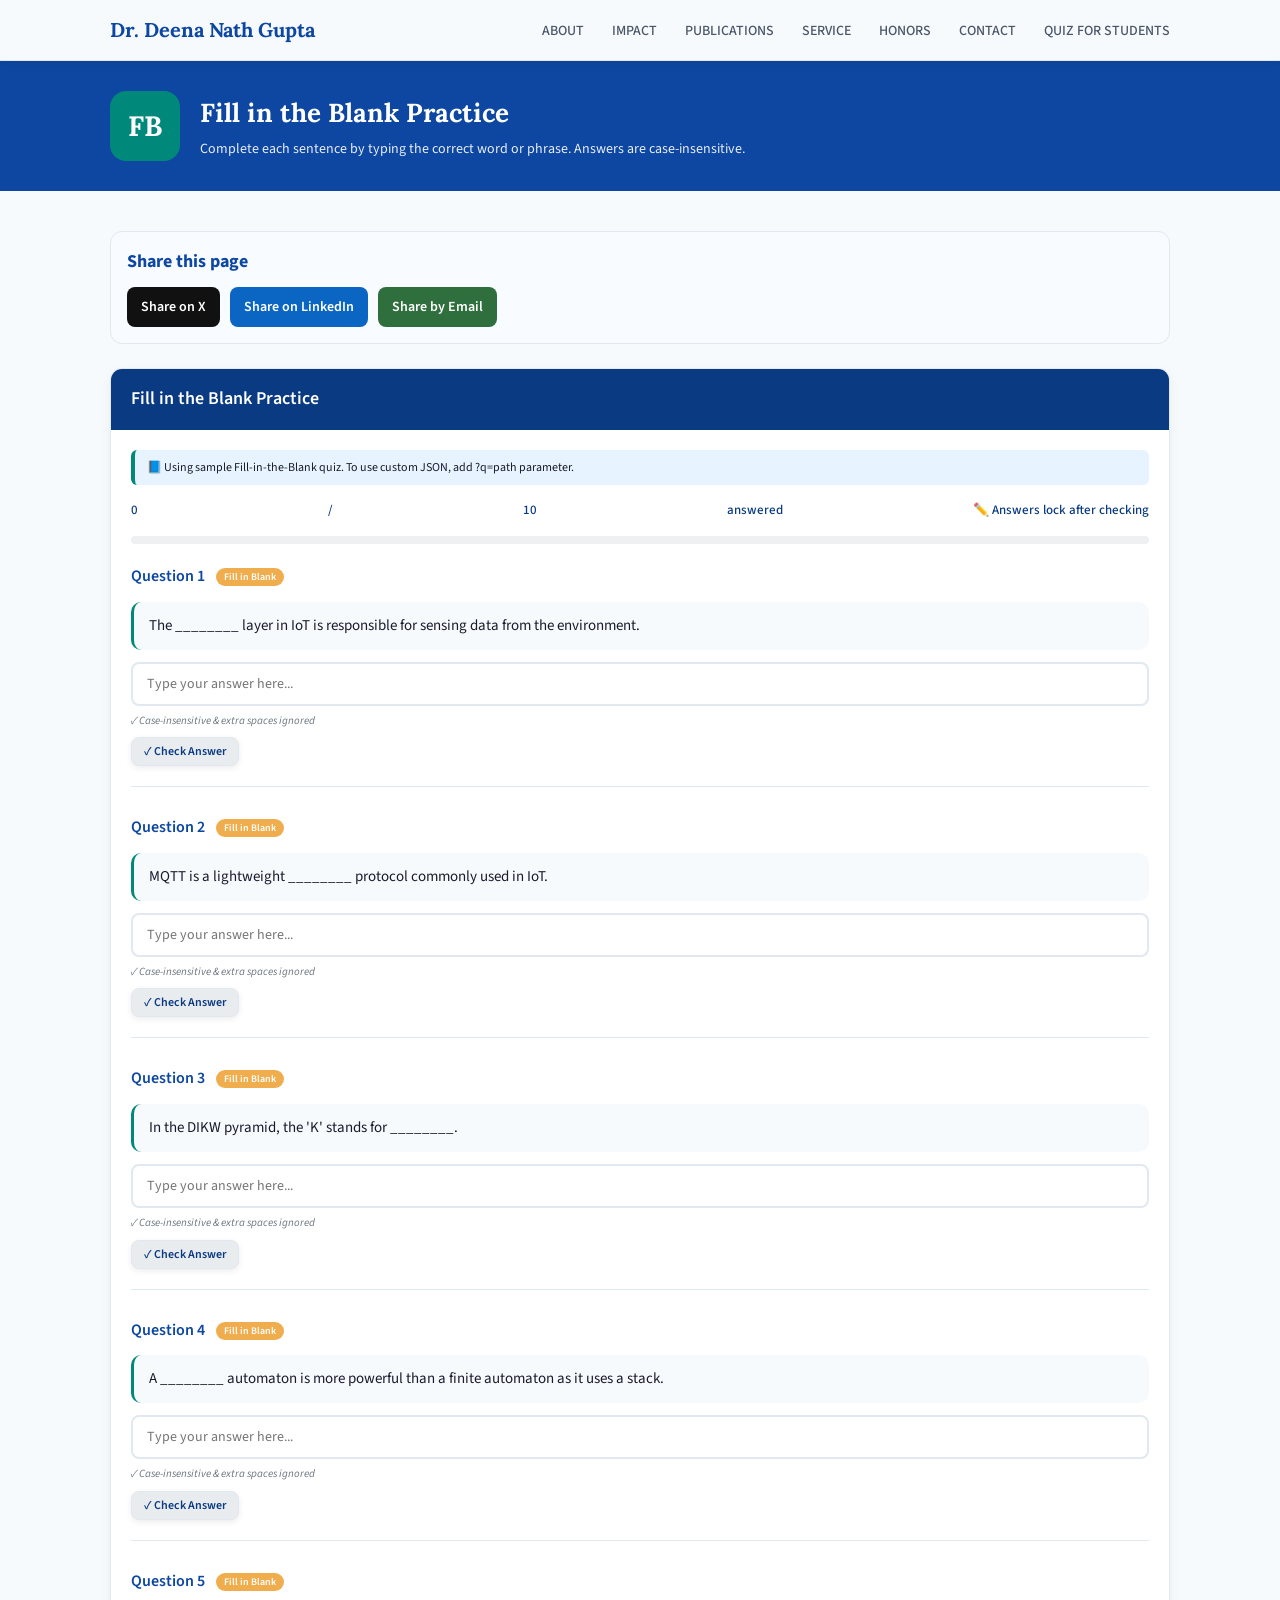
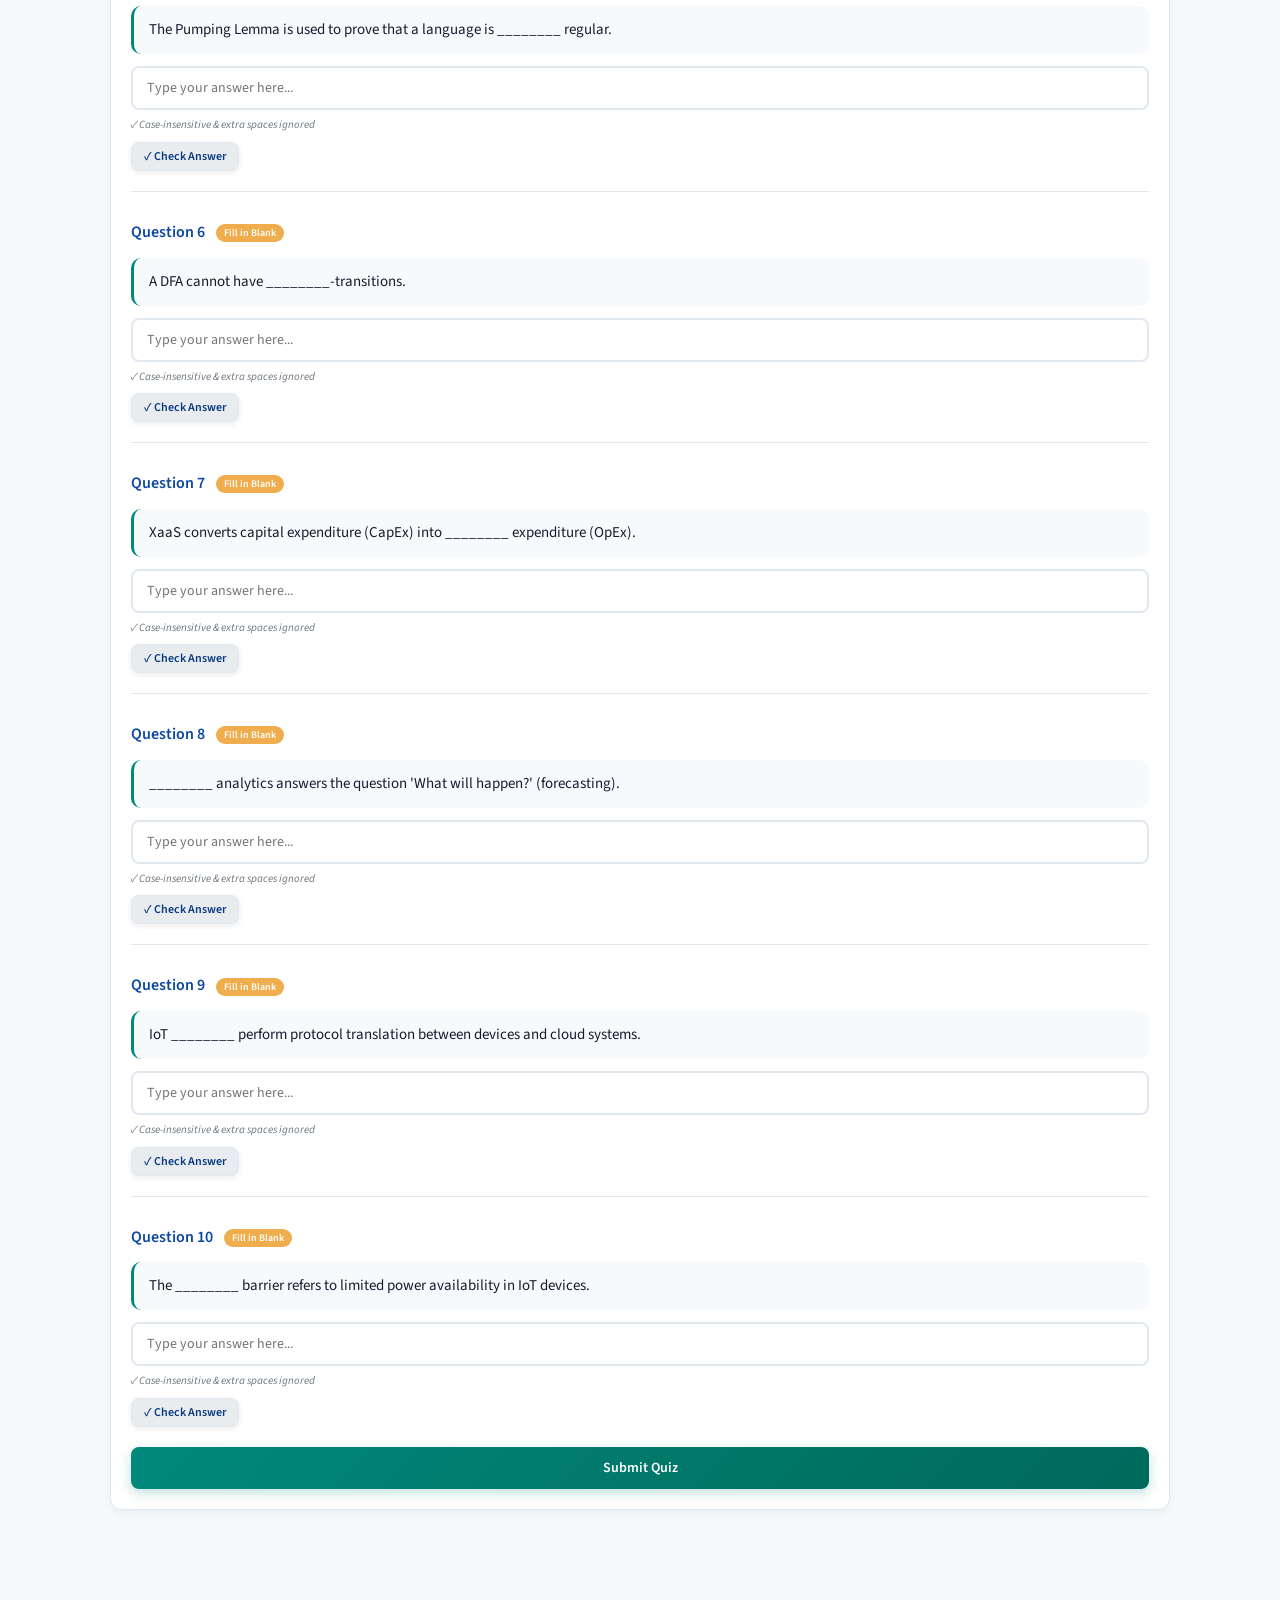
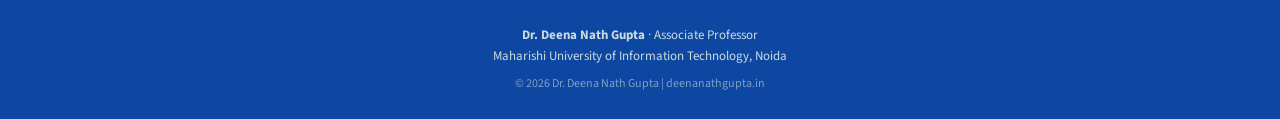
==== commit 11752494: "Code Updated" ====
--- a/fbquiz.html
+++ b/fbquiz.html
@@ -4,15 +4,27 @@
 
 <meta charset="UTF-8">
 <meta name="viewport" content="width=device-width, initial-scale=1.0">
-<meta name="description" content="Interactive Fill in the Blanks quiz page for Theory of Computation and IoT with answer checking, instant score, and concept-focused practice.">
+<meta name="description" content="Interactive Fill in the Blanks quiz practice by Dr. Deena Nath Gupta, Associate Professor at MUIT Noida and PhD from Jamia Millia Islamia.">
 <meta name="keywords" content="fill in the blanks quiz, blank quiz questions, theory of computation fill in blanks, iot fill in blanks, computer science practice quiz">
 <meta name="author" content="Dr. Deena Nath Gupta">
-<meta name="robots" content="index, follow">
+<meta name="robots" content="index, follow, max-image-preview:large">
 <meta name="theme-color" content="#0b2b3b">
-<link rel="canonical" href="https://www.deenanathgupta.in/fbquiz.html">
-<link rel="icon" type="image/x-icon" href="https://www.deenanathgupta.in/favicon.ico">
-
-<title>Fill in the Blank Quiz | Dr. Deena Nath Gupta</title>
+<link rel="canonical" href="https://deenanathgupta.in/fbquiz.html">
+<link rel="alternate" hreflang="en" href="https://deenanathgupta.in/fbquiz.html">
+<link rel="alternate" hreflang="x-default" href="https://deenanathgupta.in/fbquiz.html">
+<link rel="icon" href="/favicon.ico" sizes="any">
+<link rel="apple-touch-icon" href="/apple-touch-icon.png" sizes="180x180">
+<meta property="og:type" content="website">
+<meta property="og:title" content="Fill in the Blank Quiz | Dr. Deena Nath Gupta | MUIT Noida">
+<meta property="og:description" content="Interactive fill-in-the-blank quizzes for Theory of Computation and IoT topics.">
+<meta property="og:url" content="https://deenanathgupta.in/fbquiz.html">
+<meta property="og:image" content="https://deenanathgupta.in/og-image.jpg">
+<meta name="twitter:card" content="summary_large_image">
+<meta name="twitter:title" content="Fill in the Blank Quiz | Dr. Deena Nath Gupta | MUIT Noida">
+<meta name="twitter:description" content="Interactive fill-in-the-blank quizzes for Theory of Computation and IoT topics.">
+<meta name="twitter:image" content="https://deenanathgupta.in/og-image.jpg">
+
+<title>Fill in the Blank Quiz | Dr. Deena Nath Gupta - MUIT Noida</title>
 
 <link href="https://fonts.googleapis.com/css2?family=Lora:wght@400;600;700&family=Source+Sans+3:wght@400;500;600&display=swap" rel="stylesheet">
 
@@ -464,6 +476,39 @@
 text-decoration:underline;
 }
 
+.share-wrap{
+margin:0 0 24px;
+padding:16px;
+border:1px solid var(--border-soft);
+border-radius:12px;
+background:#f8fbff;
+}
+
+.share-wrap h2{
+font-size:18px;
+color:var(--primary-dark);
+margin-bottom:10px;
+}
+
+.share-buttons{
+display:flex;
+flex-wrap:wrap;
+gap:10px;
+}
+
+.share-btn{
+text-decoration:none;
+padding:9px 14px;
+border-radius:8px;
+color:#fff;
+font-size:14px;
+font-weight:600;
+}
+
+.share-btn.share-x{background:#111111;}
+.share-btn.share-linkedin{background:#0a66c2;}
+.share-btn.share-email{background:#2f6f3e;}
+
 @media(max-width:700px){
 .nav-links{
 gap:14px;
@@ -475,6 +520,10 @@
 }
 .button-group{
 flex-direction:column;
+}
+.share-btn{
+flex:1 1 100%;
+text-align:center;
 }
 .question-text{
 font-size:14px;
@@ -513,7 +562,7 @@
 <!-- NAVBAR -->
 <nav class="nav">
 <div class="nav-inner">
-<a href="https://www.deenanathgupta.in" class="nav-brand" target="_blank" rel="noopener noreferrer">
+<a href="https://deenanathgupta.in" class="nav-brand" target="_blank" rel="noopener noreferrer">
 Dr. Deena Nath Gupta
 </a>
 <ul class="nav-links">
@@ -565,6 +614,14 @@
 <!-- QUIZ -->
 <section class="section">
 <div class="wrap">
+<div class="share-wrap" aria-label="Share this page">
+<h2>Share this page</h2>
+<div class="share-buttons">
+<a id="shareX" class="share-btn share-x" href="#" target="_blank" rel="noopener noreferrer">Share on X</a>
+<a id="shareLinkedIn" class="share-btn share-linkedin" href="#" target="_blank" rel="noopener noreferrer">Share on LinkedIn</a>
+<a id="shareEmail" class="share-btn share-email" href="#">Share by Email</a>
+</div>
+</div>
 <div class="quiz-card">
 <div class="quiz-header" id="quizHeading">Fill in the Blank Quiz</div>
 <div class="quiz-body">
@@ -594,7 +651,7 @@
 Maharishi University of Information Technology, Noida
 </div>
 <div style="margin-top:8px;font-size:12px;opacity:.6;">
-© 2026 Dr. Deena Nath Gupta | <a href="https://www.deenanathgupta.in" target="_blank" rel="noopener noreferrer">deenanathgupta.in</a>
+© 2026 Dr. Deena Nath Gupta | <a href="https://deenanathgupta.in" target="_blank" rel="noopener noreferrer">deenanathgupta.in</a>
 </div>
 </div>
 </footer>
@@ -605,6 +662,24 @@
    FILL IN THE BLANK QUIZ SYSTEM
    Supports case-insensitive matching, trim spaces
    --------------------------- */
+
+(function() {
+    var pageUrl = encodeURIComponent(window.location.href);
+    var pageTitle = encodeURIComponent(document.title);
+    var shareX = document.getElementById("shareX");
+    var shareLinkedIn = document.getElementById("shareLinkedIn");
+    var shareEmail = document.getElementById("shareEmail");
+
+    if (shareX) {
+        shareX.href = "https://twitter.com/intent/tweet?url=" + pageUrl + "&text=" + pageTitle;
+    }
+    if (shareLinkedIn) {
+        shareLinkedIn.href = "https://www.linkedin.com/sharing/share-offsite/?url=" + pageUrl;
+    }
+    if (shareEmail) {
+        shareEmail.href = "mailto:?subject=" + pageTitle + "&body=" + pageUrl;
+    }
+})();
 
 $(document).ready(function() {
     function normalizeQuizPath(quizPath) {
@@ -705,7 +780,7 @@
     }
 
     function updateMetadataFromJson(data) {
-        if (data.title) document.title = data.title + ' | Dr. Deena Nath Gupta';
+        if (data.title) document.title = data.title + ' | Dr. Deena Nath Gupta - MUIT Noida';
         if (data.heading) {
             document.getElementById('quizHeading').textContent = data.heading;
             document.querySelector('.hero-name').textContent = data.heading;
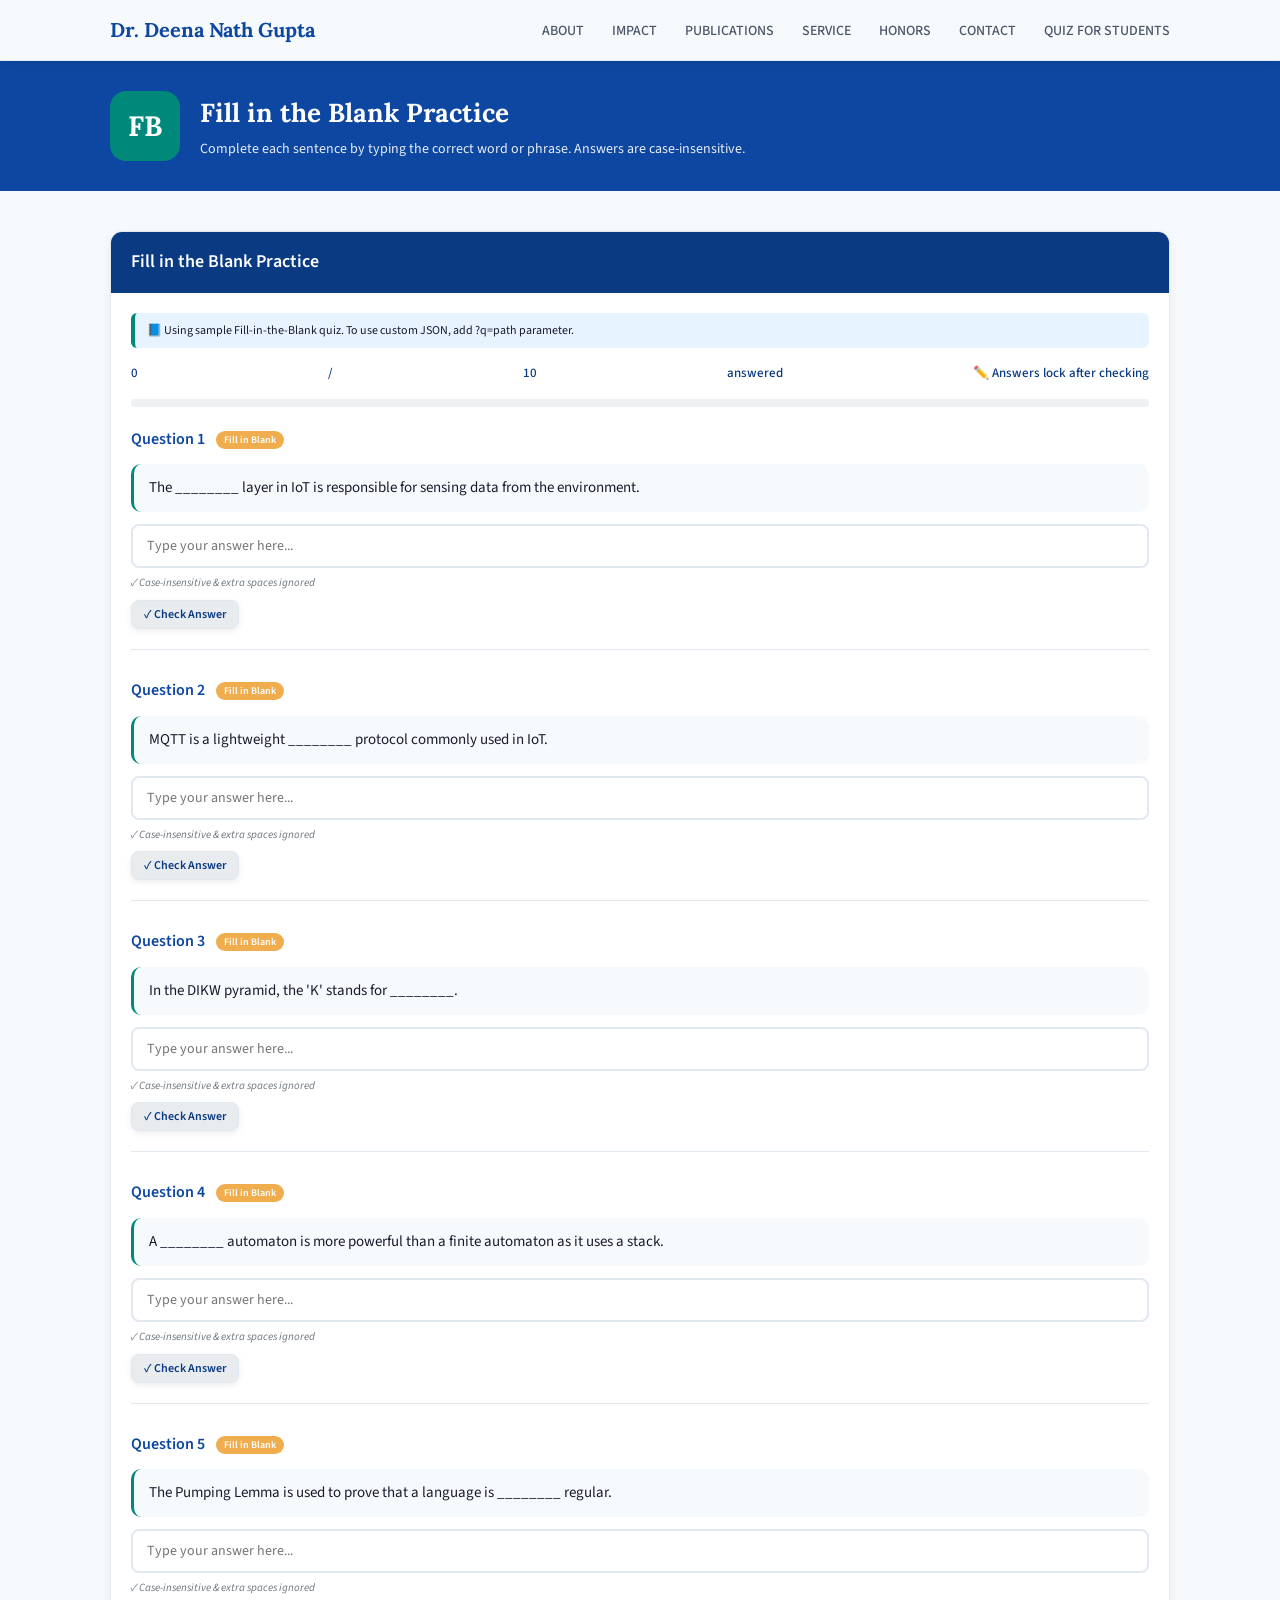
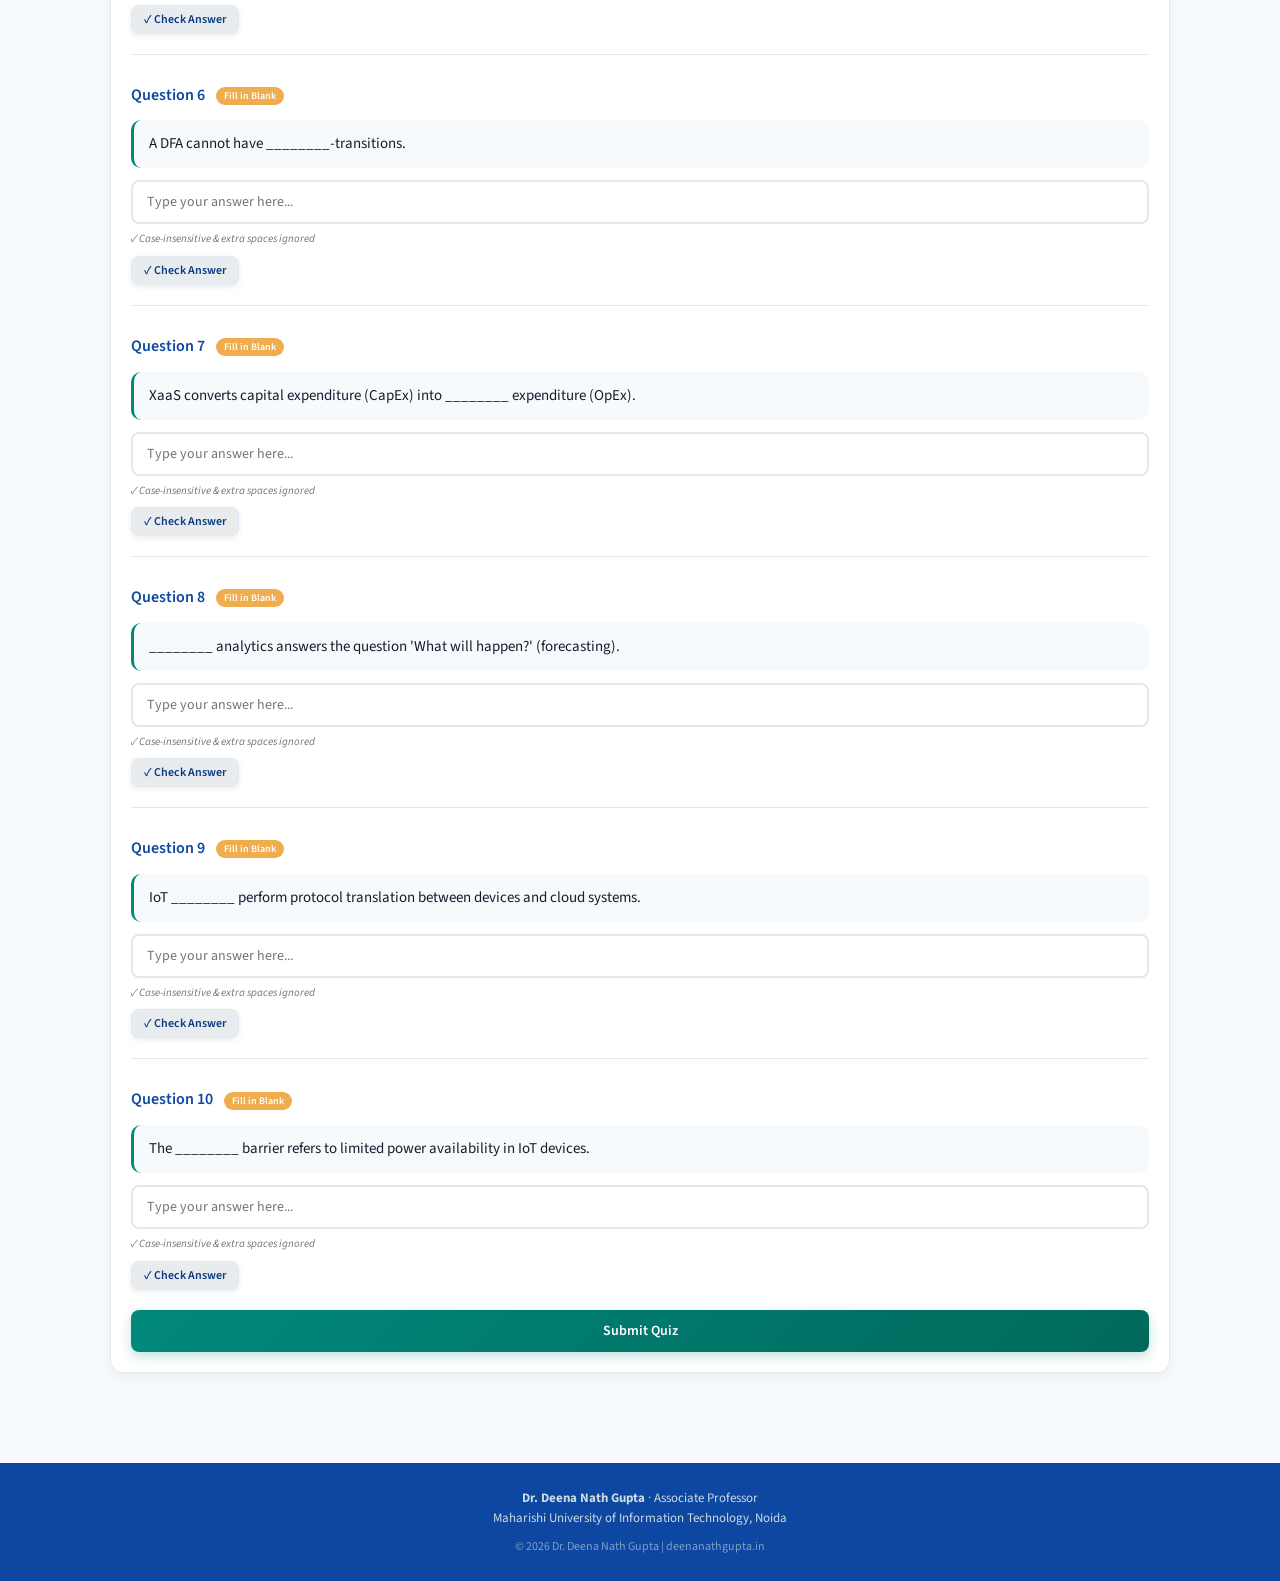
==== commit 8b34932b: "Code Updated" ====
--- a/fbquiz.html
+++ b/fbquiz.html
@@ -13,7 +13,12 @@
 <link rel="alternate" hreflang="en" href="https://deenanathgupta.in/fbquiz.html">
 <link rel="alternate" hreflang="x-default" href="https://deenanathgupta.in/fbquiz.html">
 <link rel="icon" href="/favicon.ico" sizes="any">
+<link rel="icon" type="image/png" sizes="32x32" href="/favicon-32x32.png">
+<link rel="icon" type="image/png" sizes="16x16" href="/favicon-16x16.png">
 <link rel="apple-touch-icon" href="/apple-touch-icon.png" sizes="180x180">
+<link rel="icon" type="image/png" sizes="192x192" href="/android-chrome-192x192.png">
+<link rel="icon" type="image/png" sizes="512x512" href="/android-chrome-512x512.png">
+<link rel="manifest" href="/site.webmanifest">
 <meta property="og:type" content="website">
 <meta property="og:title" content="Fill in the Blank Quiz | Dr. Deena Nath Gupta | MUIT Noida">
 <meta property="og:description" content="Interactive fill-in-the-blank quizzes for Theory of Computation and IoT topics.">
@@ -478,36 +483,66 @@
 
 .share-wrap{
 margin:0 0 24px;
-padding:16px;
-border:1px solid var(--border-soft);
-border-radius:12px;
-background:#f8fbff;
+padding:18px;
+border:1px solid #d8e6f2;
+border-radius:14px;
+background:linear-gradient(135deg, #f8fbff 0%, #eef7ff 100%);
+box-shadow:0 8px 20px rgba(9, 43, 79, 0.08);
 }
 
 .share-wrap h2{
 font-size:18px;
 color:var(--primary-dark);
-margin-bottom:10px;
+margin-bottom:12px;
 }
 
 .share-buttons{
 display:flex;
 flex-wrap:wrap;
-gap:10px;
+gap:12px;
 }
 
 .share-btn{
 text-decoration:none;
-padding:9px 14px;
-border-radius:8px;
+display:inline-flex;
+align-items:center;
+gap:8px;
+padding:10px 16px;
+border-radius:999px;
 color:#fff;
-font-size:14px;
+font-size:13.5px;
 font-weight:600;
-}
-
-.share-btn.share-x{background:#111111;}
-.share-btn.share-linkedin{background:#0a66c2;}
-.share-btn.share-email{background:#2f6f3e;}
+border:1px solid rgba(255, 255, 255, 0.22);
+box-shadow:0 8px 18px rgba(8, 25, 50, 0.24);
+transition:transform 0.22s ease, box-shadow 0.22s ease, filter 0.22s ease;
+}
+
+.share-icon{
+width:14px;
+height:14px;
+flex-shrink:0;
+stroke:currentColor;
+stroke-width:1.9;
+stroke-linecap:round;
+stroke-linejoin:round;
+fill:none;
+opacity:0.96;
+}
+
+.share-btn:hover{
+transform:translateY(-2px);
+box-shadow:0 12px 24px rgba(8, 25, 50, 0.28);
+filter:saturate(1.06);
+}
+
+.share-btn:focus-visible{
+outline:2px solid rgba(13, 71, 161, 0.35);
+outline-offset:2px;
+}
+
+.share-btn.share-x{background:linear-gradient(135deg, #0f1118 0%, #1d2632 100%);}
+.share-btn.share-linkedin{background:linear-gradient(135deg, #0a66c2 0%, #227fda 100%);}
+.share-btn.share-email{background:linear-gradient(135deg, #25693a 0%, #3b8752 100%);}
 
 @media(max-width:700px){
 .nav-links{
@@ -614,14 +649,7 @@
 <!-- QUIZ -->
 <section class="section">
 <div class="wrap">
-<div class="share-wrap" aria-label="Share this page">
-<h2>Share this page</h2>
-<div class="share-buttons">
-<a id="shareX" class="share-btn share-x" href="#" target="_blank" rel="noopener noreferrer">Share on X</a>
-<a id="shareLinkedIn" class="share-btn share-linkedin" href="#" target="_blank" rel="noopener noreferrer">Share on LinkedIn</a>
-<a id="shareEmail" class="share-btn share-email" href="#">Share by Email</a>
-</div>
-</div>
+
 <div class="quiz-card">
 <div class="quiz-header" id="quizHeading">Fill in the Blank Quiz</div>
 <div class="quiz-body">
@@ -1124,3 +1152,4 @@
 
 </body>
 </html>
+
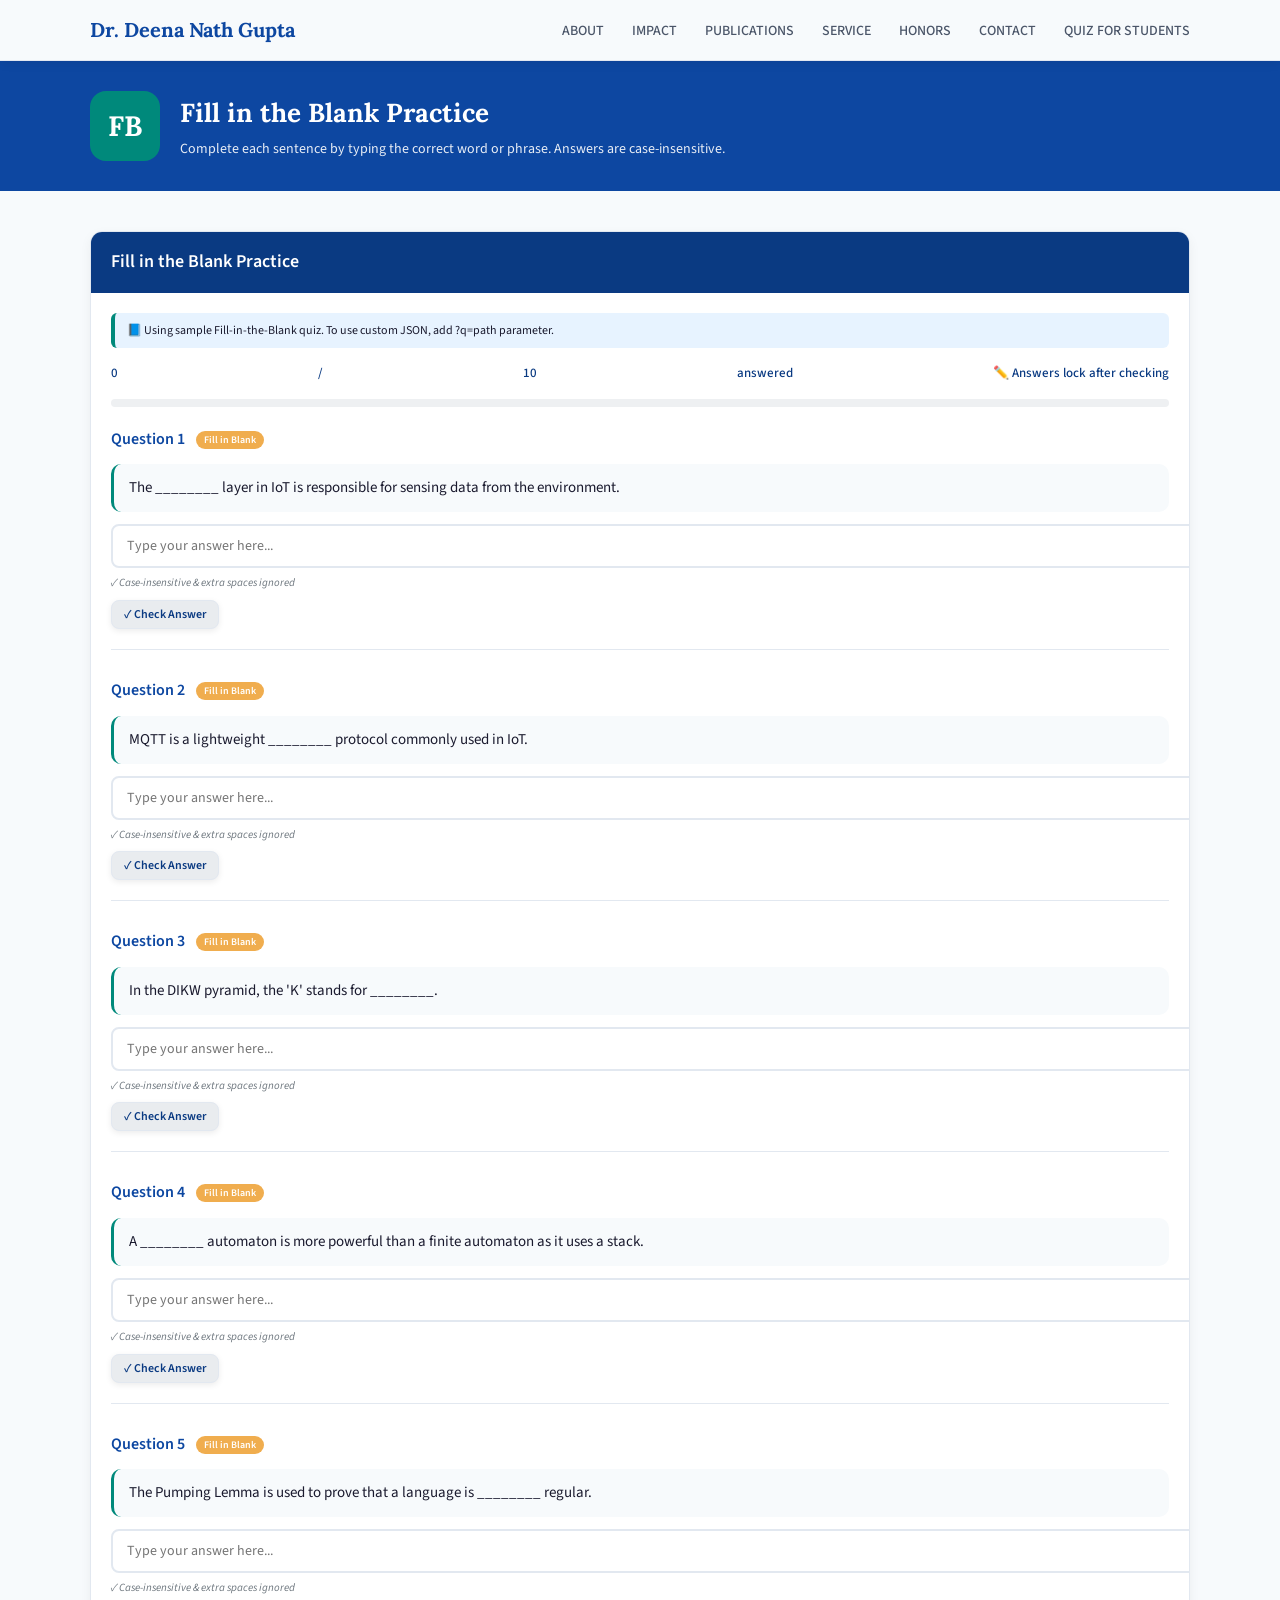
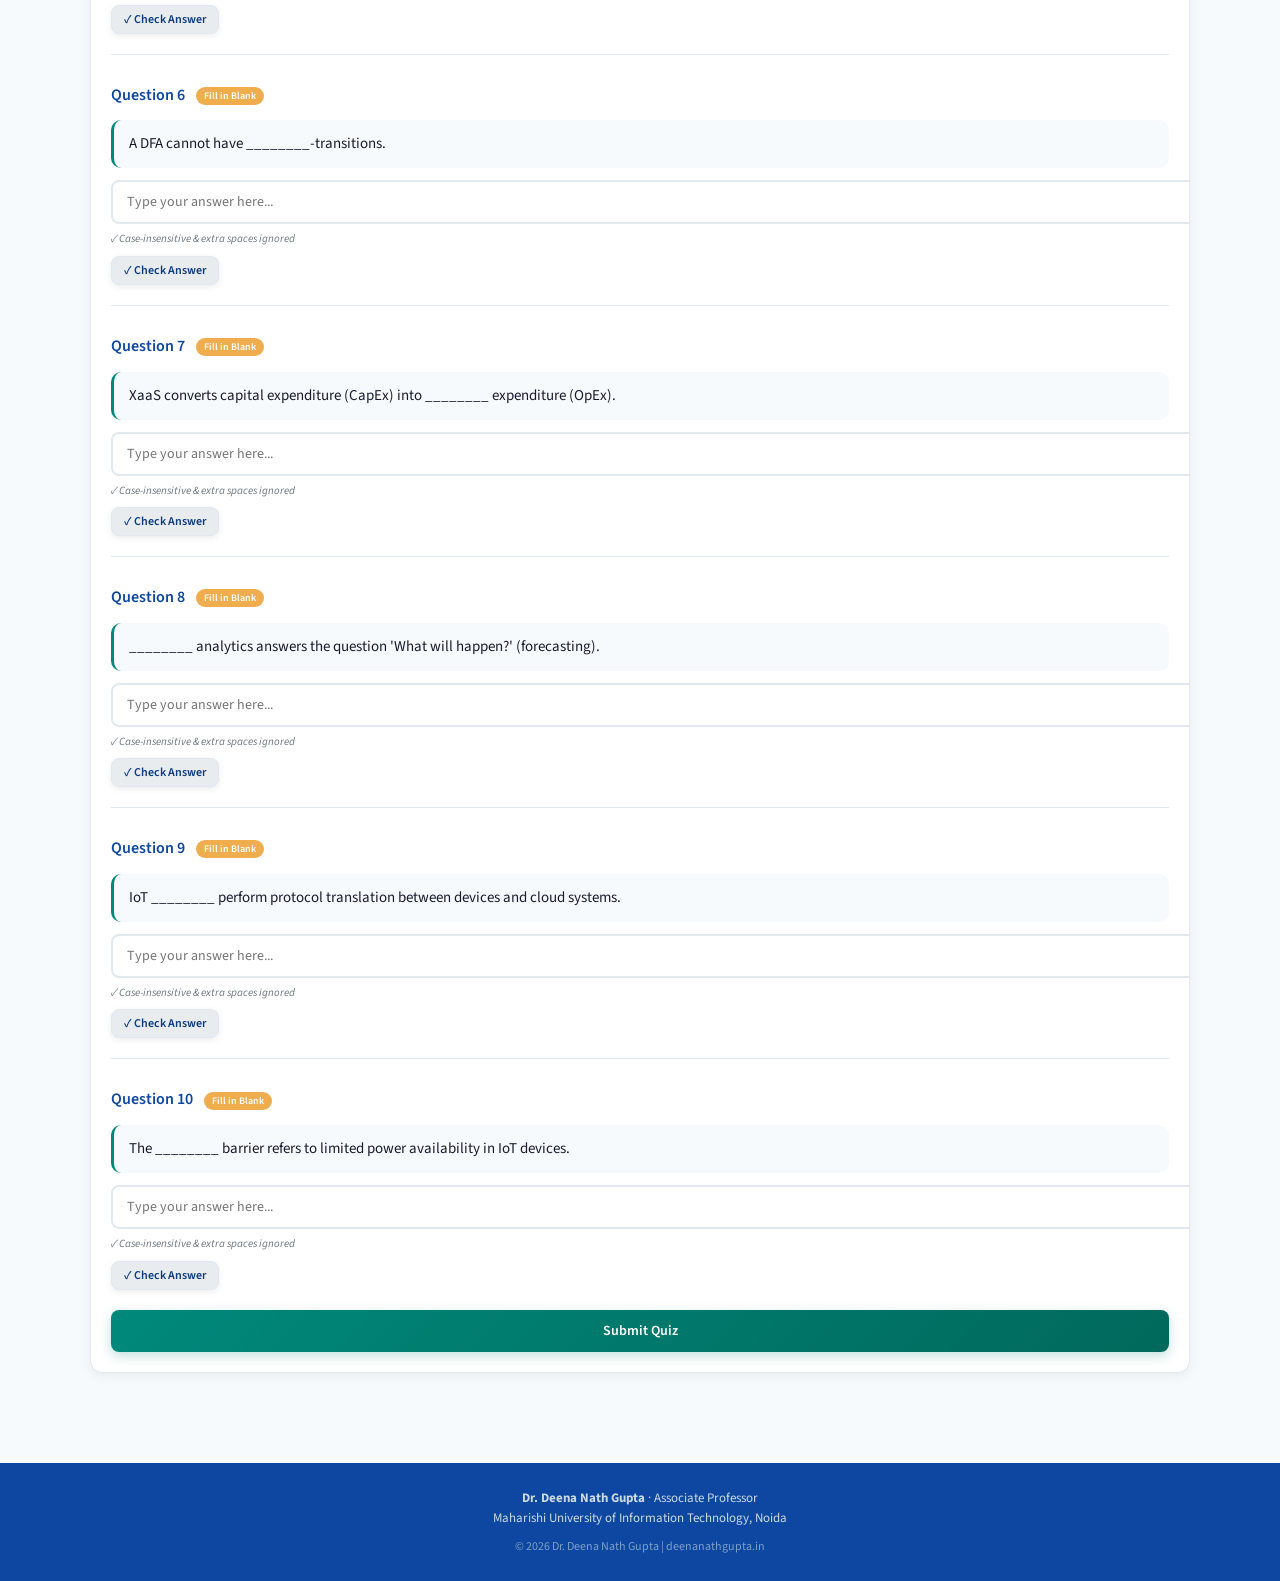
==== commit 12027a5a: "Code Updated" ====
--- a/fbquiz.html
+++ b/fbquiz.html
@@ -54,7 +54,6 @@
 *{
 margin:0;
 padding:0;
-box-sizing:border-box;
 }
 
 body{
@@ -573,8 +572,8 @@
 font-style:italic;
 }
 </style>
-<link rel="stylesheet" href="nav-mobile.css">
-
+
+<link rel="stylesheet" href="nav-mobile.css?v=20260416">
 </head>
 
 <body>
@@ -1148,7 +1147,7 @@
     loadQuizData();
 });
 </script>
-<script src="nav-mobile.js"></script>
+<script src="nav-mobile.js?v=20260416"></script>
 
 </body>
 </html>
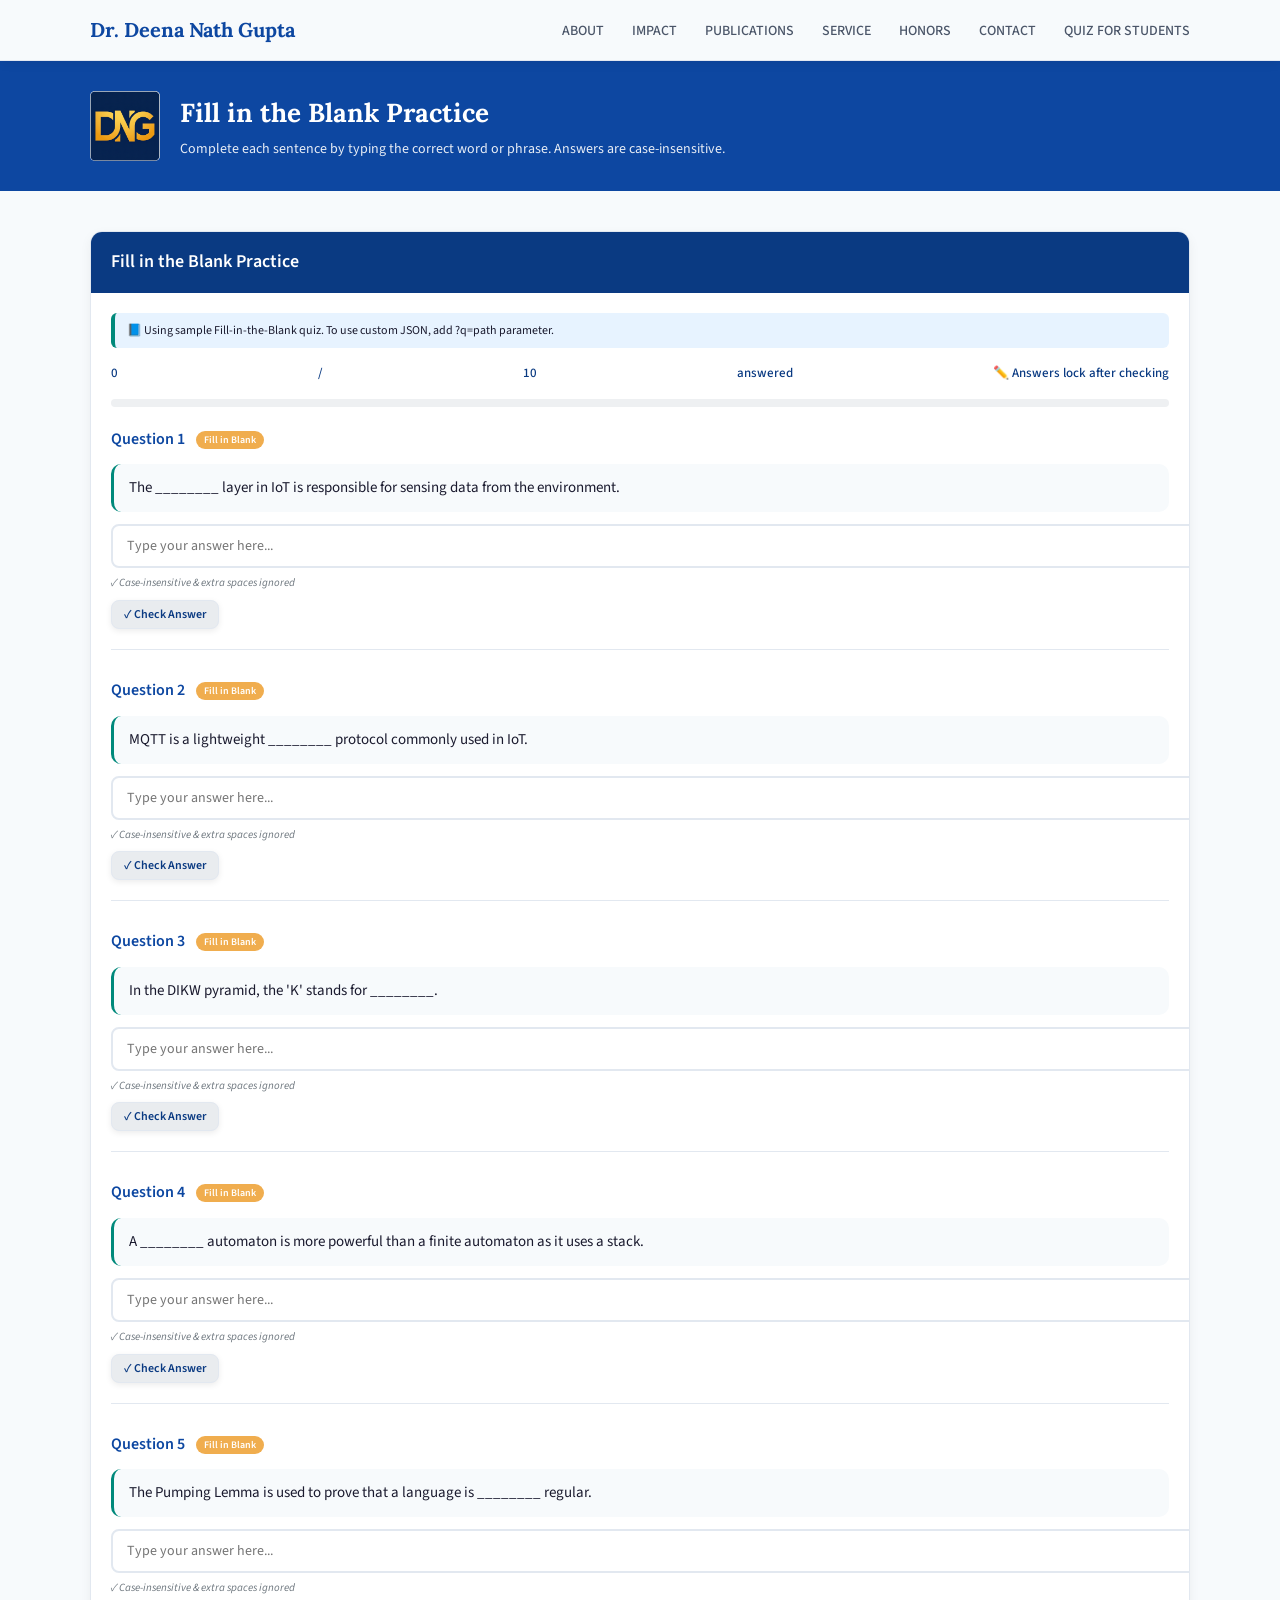
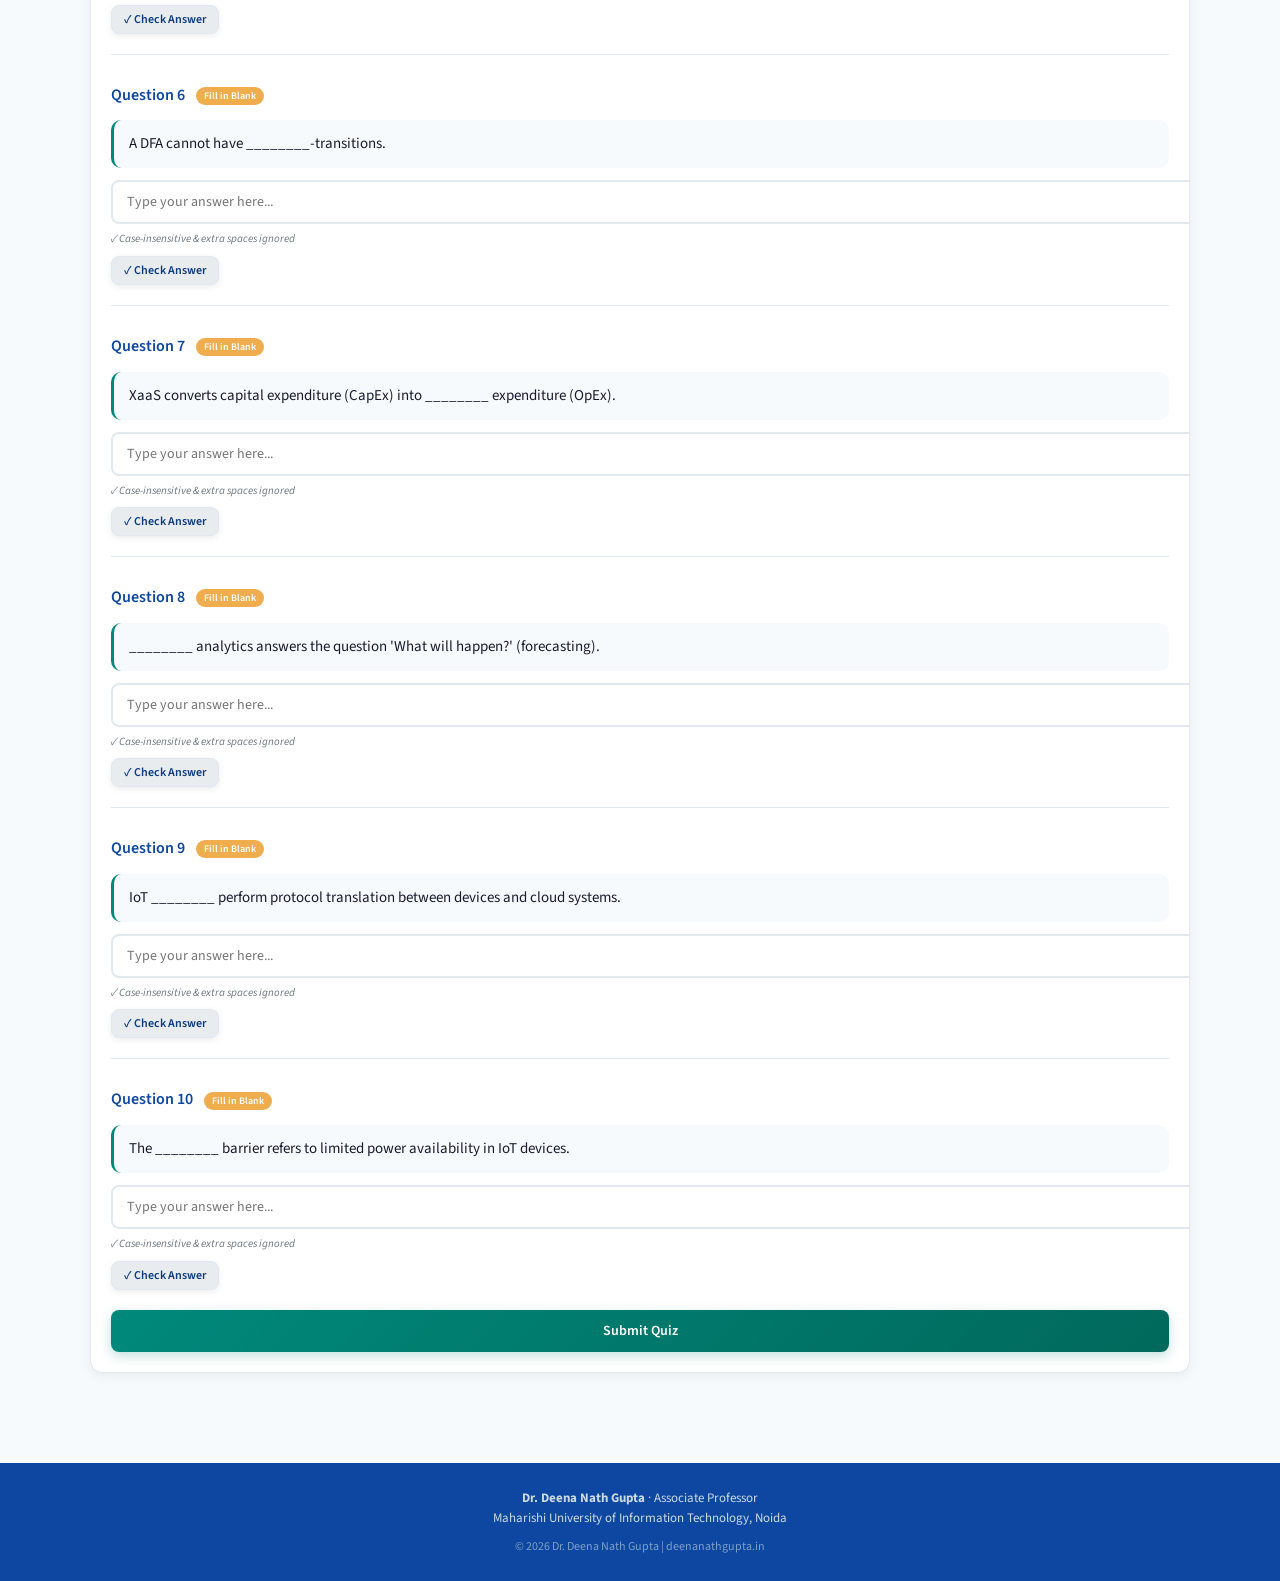
==== commit 9493fb38: "Code Updated" ====
--- a/fbquiz.html
+++ b/fbquiz.html
@@ -156,6 +156,14 @@
 font-weight:700;
 }
 
+.hero-monogram img{
+width:100%;
+height:100%;
+object-fit:cover;
+border-radius:5px;
+display:block;
+}
+
 .hero-name{
 font-family:'Lora',serif;
 font-size:26px;
@@ -636,7 +644,7 @@
 <header class="hero">
 <div class="wrap">
 <div class="hero-grid">
-<div class="hero-monogram">FB</div>
+<div class="hero-monogram"><img src="./android-chrome-512x512.png" alt="Dr. Deena Nath Gupta"></div>
 <div>
 <div class="hero-name">Fill in the Blank Quiz</div>
 <div class="hero-role">Interactive Fill-in-the-Blank questions – Test your knowledge by typing answers</div>
